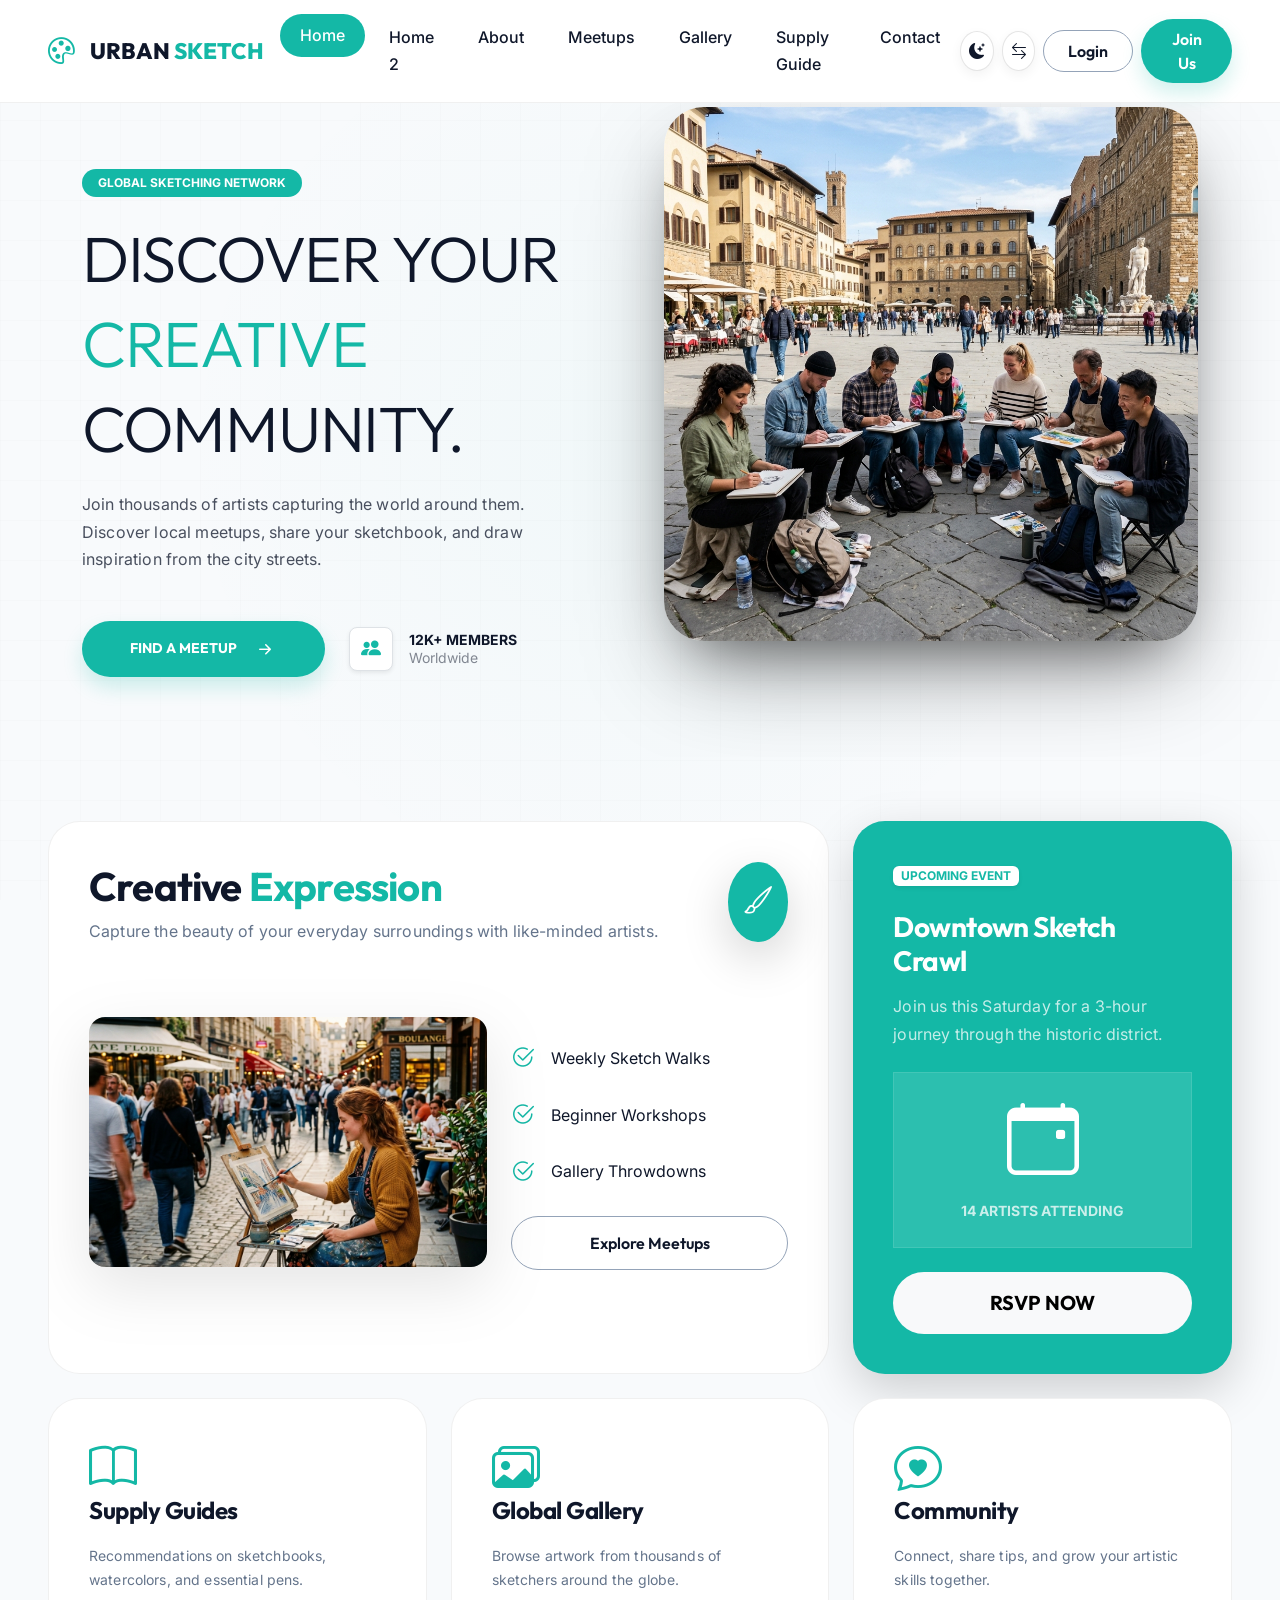
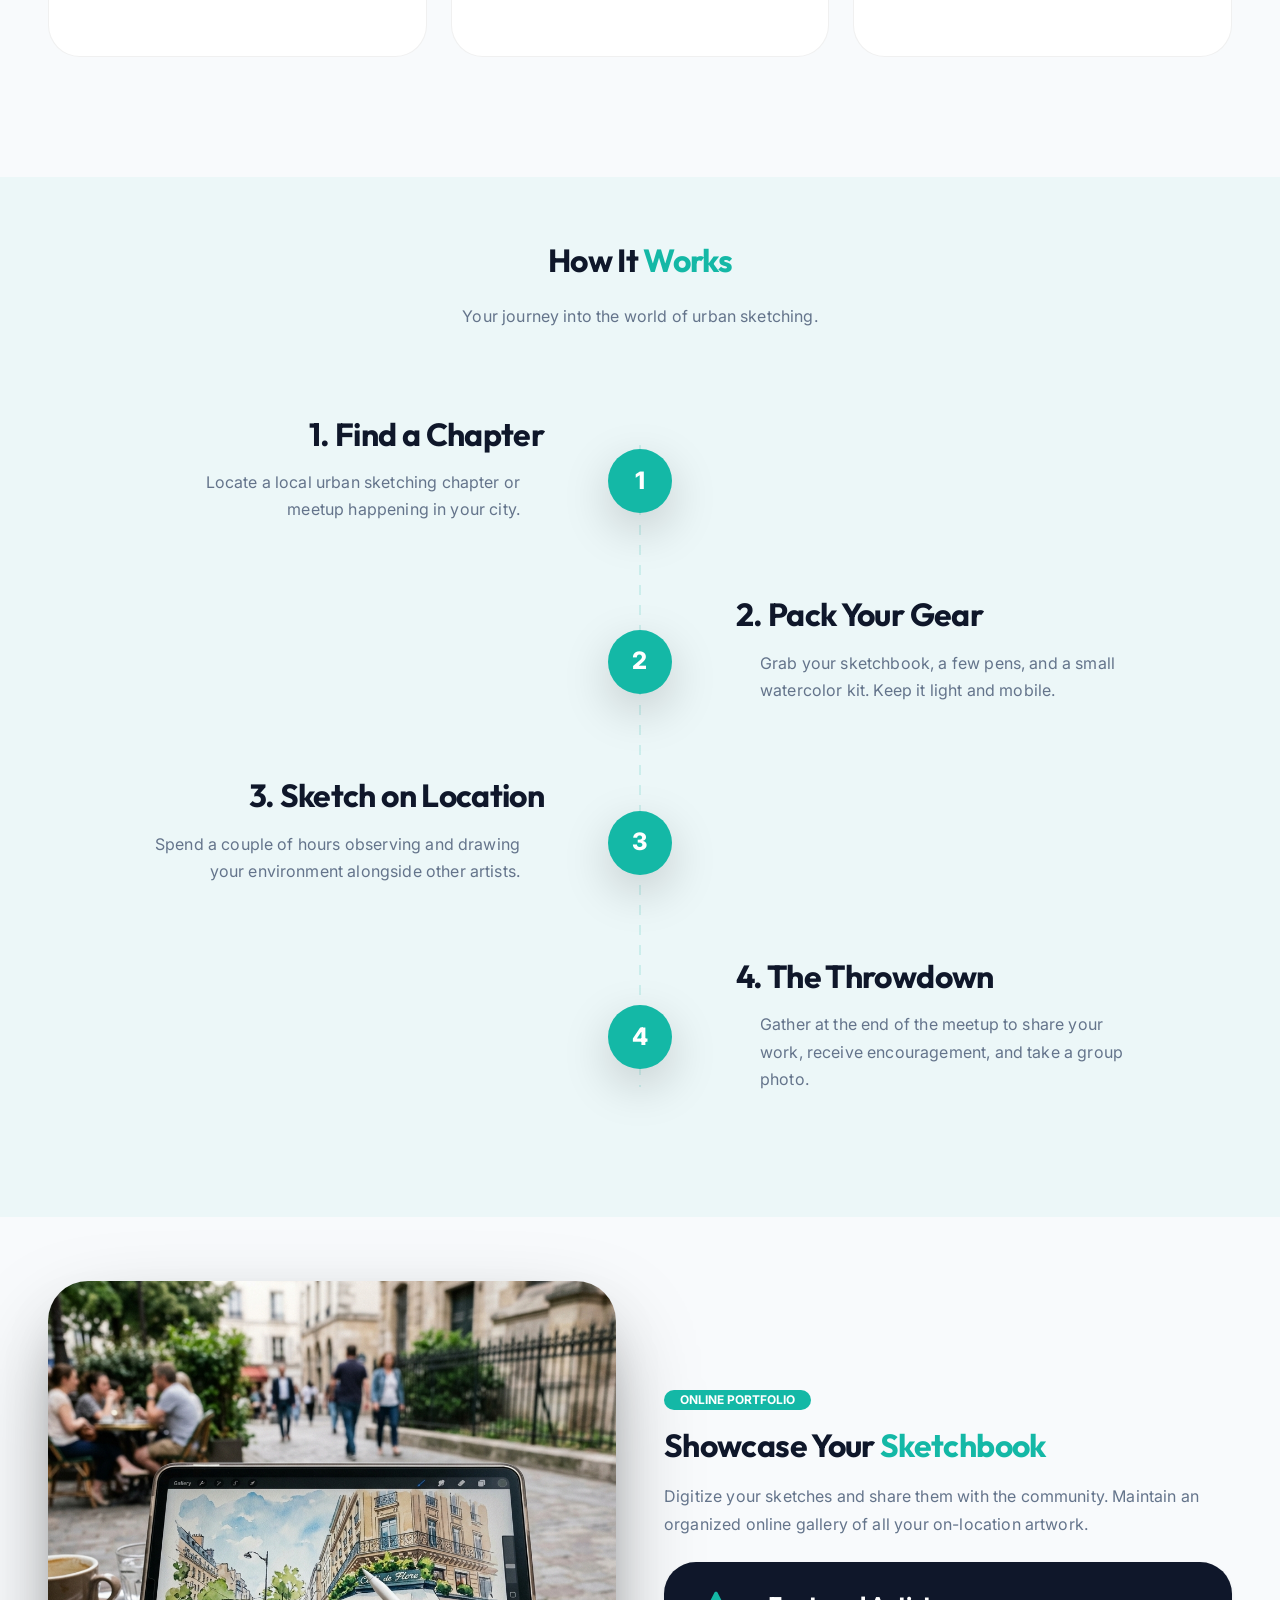
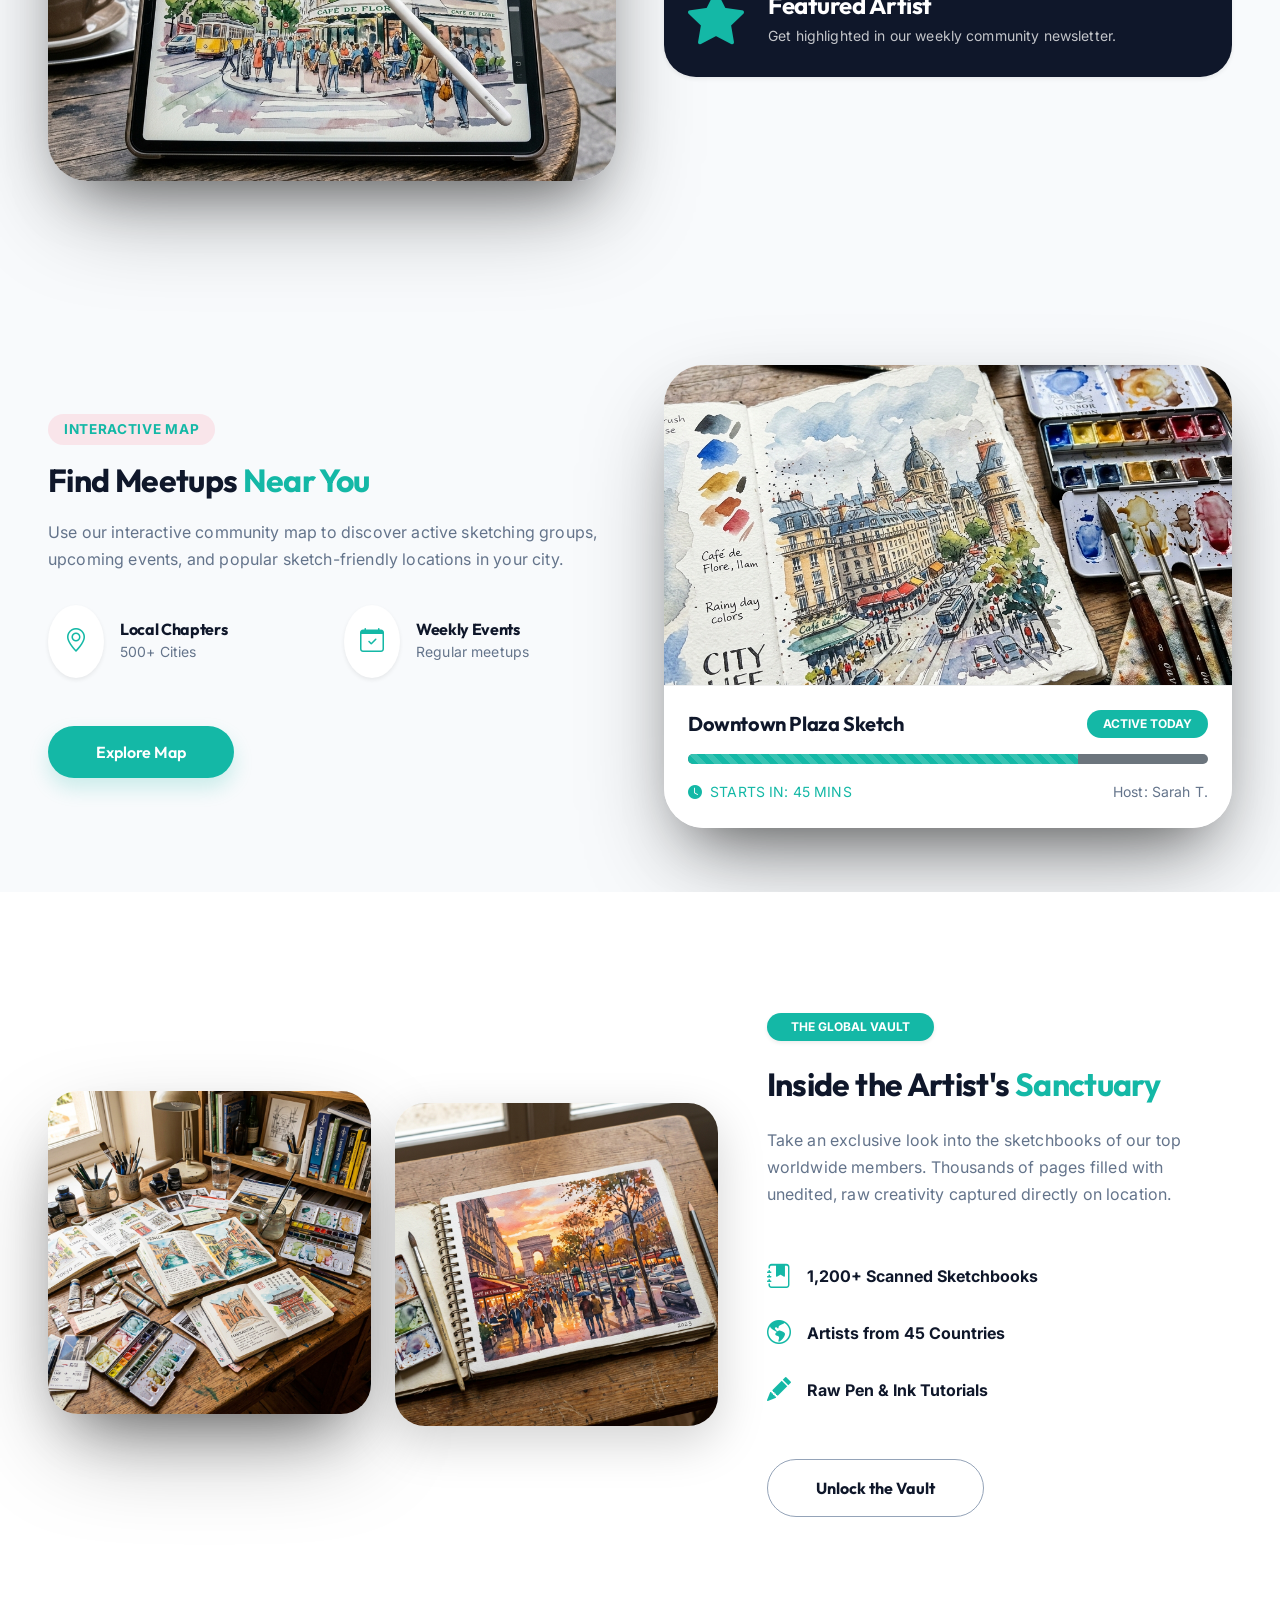
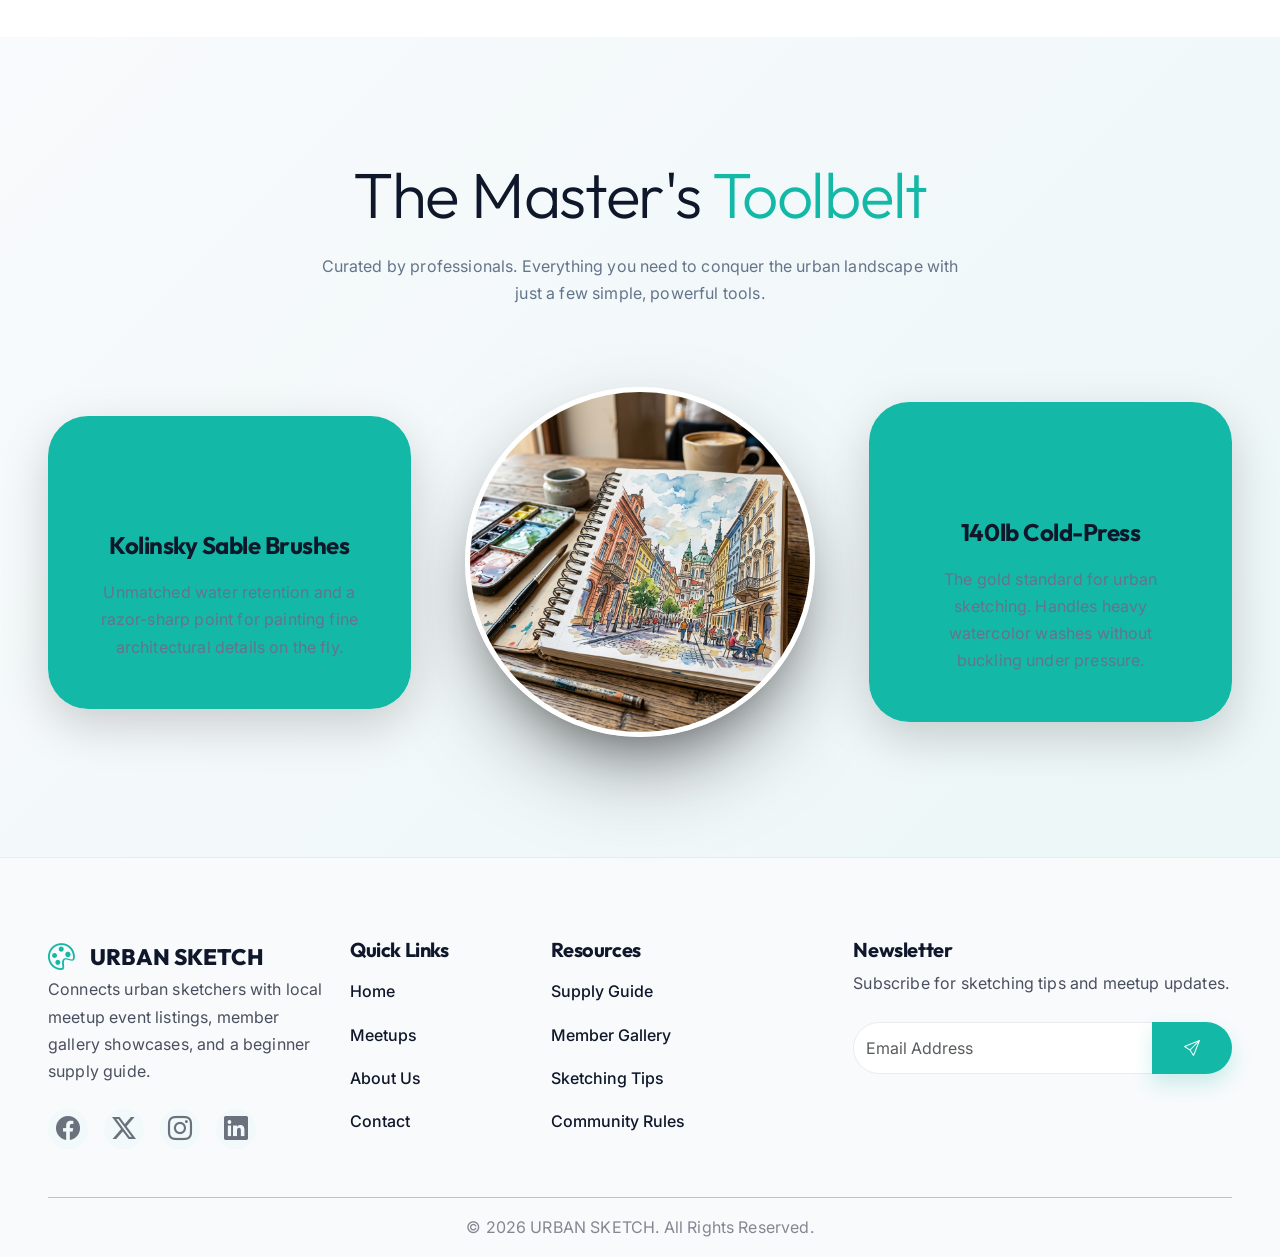
==== index.html @ a020747d "Initial commit with optimized platform layout and styling" ====
<!DOCTYPE html>

<html lang="en">
<head>
<meta charset="utf-8"/>
<meta content="width=device-width, initial-scale=1.0" name="viewport"/>
<title>URBAN SKETCH | Global Plein Air Art Community</title>
<meta content="Connect with urban sketchers around the world. Find local meetups, showcase your gallery, and discover sketching resources." name="description"/>
<!-- Bootstrap 5 & Icons -->
<link href="https://cdn.jsdelivr.net/npm/bootstrap@5.3.3/dist/css/bootstrap.min.css" rel="stylesheet"/>
<link href="https://cdn.jsdelivr.net/npm/bootstrap-icons@1.11.3/font/bootstrap-icons.min.css" rel="stylesheet"/>
<link href="assets/images/favicon.svg" rel="icon" type="image/svg+xml"/>
<!-- Custom CSS -->
<link href="assets/css/style.css?v=3" rel="stylesheet"/>
<link href="assets/css/rtl.css" rel="stylesheet"/>
</head>
<body>
<!-- Floating Cursor Backdrop -->
<div class="cursor-blob d-none d-xxl-block"></div>
<!-- Fixed Top Navbar -->
<nav class="navbar navbar-expand-xl">
<div class="container-fluid px-4 px-md-5">
<a class="navbar-brand d-flex align-items-center gap-3" href="index.html">
<i class="bi bi-palette brand-icon"></i>
<span class="fw-800">URBAN <span class="text-accent">SKETCH</span></span>
</a>
<button class="navbar-toggler border-0 shadow-none" data-bs-target="#offcanvasNav" data-bs-toggle="offcanvas" type="button">
<span class="navbar-toggler-icon"></span>
</button>
<div class="collapse navbar-collapse" id="navbarNav">
<ul class="navbar-nav mx-auto gap-1">
<li class="nav-item"><a class="nav-link active" href="index.html">Home</a></li><li class="nav-item"><a class="nav-link" href="home-2.html">Home 2</a></li>
<li class="nav-item"><a class="nav-link" href="about.html">About</a></li>
<li class="nav-item"><a class="nav-link" href="services.html">Meetups</a></li>
<li class="nav-item"><a class="nav-link" href="gallery.html">Gallery</a></li>
<li class="nav-item"><a class="nav-link" href="pricing.html">Supply Guide</a></li>
<li class="nav-item"><a class="nav-link" href="contact.html">Contact</a></li>
</ul>
<div class="d-flex align-items-center gap-2">
<div class="theme-toggle floating-icon-btn"><i class="bi bi-moon-stars-fill"></i></div>
<div class="rtl-toggle floating-icon-btn" onclick="document.documentElement.dir=document.documentElement.dir==='rtl'?'ltr':'rtl'"><i class="bi bi-arrow-left-right"></i></div>
<a class="btn btn-outline-dark px-4 py-2 d-none d-sm-inline-block" href="login.html">Login</a>
<a class="btn btn-accent px-4 py-2" href="booking.html">Join Us</a>
</div>
</div>
</div>
</nav>
<!-- Mobile Offcanvas -->
<div class="offcanvas offcanvas-end rounded-start-4 shadow-lg border-0 bg-card" id="offcanvasNav" tabindex="-1">
<div class="offcanvas-header p-4 position-relative d-flex justify-content-center border-bottom border-secondary border-opacity-10">
<h5 class="offcanvas-title navbar-brand m-0">
<i class="bi bi-palette brand-icon"></i>
<span class="fw-800">URBAN <span class="text-accent">SKETCH</span></span>
</h5>
<button class="btn-close position-absolute end-0 me-4" data-bs-dismiss="offcanvas" type="button"></button>
</div>
<div class="offcanvas-body p-4">
<ul class="navbar-nav gap-2">
<li class="nav-item"><a class="nav-link active" href="index.html">Home</a></li><li class="nav-item"><a class="nav-link" href="home-2.html">Home 2</a></li>
<li class="nav-item"><a class="nav-link" href="about.html">About</a></li>
<li class="nav-item"><a class="nav-link" href="services.html">Meetups</a></li>
<li class="nav-item"><a class="nav-link" href="gallery.html">Gallery</a></li>
<li class="nav-item"><a class="nav-link" href="pricing.html">Supply Guide</a></li>
<li class="nav-item"><a class="nav-link" href="contact.html">Contact</a></li>
</ul>
<div class="mt-auto pt-4 border-top">
<div class="d-flex align-items-center justify-content-center gap-3 mb-3">
<div class="theme-toggle floating-icon-btn"><i class="bi bi-moon-stars-fill"></i></div>
<div class="rtl-toggle floating-icon-btn" onclick="document.documentElement.dir=document.documentElement.dir==='rtl'?'ltr':'rtl'"><i class="bi bi-arrow-left-right"></i></div>
</div>
<div class="d-flex flex-column gap-3">
<a class="btn btn-outline-dark w-100 py-3 rounded-4" href="login.html">Login</a>
<a class="btn btn-accent w-100 py-3 rounded-4 fw-bold" href="booking.html">Join Us</a>
</div>
</div>
</div>
</div>
<!-- Simple Hero Section -->
<section class="position-relative overflow-hidden d-flex align-items-center pt-120 pb-80">
<div class="container position-relative z-10">
<div class="row align-items-center g-5">
<div class="col-lg-6">
<div class="pe-lg-5 mt-5 text-center text-lg-start">
<div class="badge bg-accent text-white mb-4 px-3 py-2 rounded-pill fw-bold d-inline-block">
                            GLOBAL SKETCHING NETWORK
                        </div>
<h1 class="display-3 fw-800 mb-2 ls-tight">DISCOVER YOUR</h1>
<h1 class="display-3 fw-800 mb-2 ls-tight text-accent">CREATIVE</h1>
<h1 class="display-3 fw-800 mb-4 ls-tight">COMMUNITY.</h1>
<p class="body-large opacity-75 mb-48 pe-lg-4">Join thousands of artists capturing the world around them. Discover local meetups, share your sketchbook, and draw inspiration from the city streets.</p>
<div class="d-flex flex-wrap gap-4 align-items-center justify-content-center justify-content-lg-start">
<a class="btn btn-accent px-4 px-md-5 py-3 shadow-xl d-inline-flex align-items-center justify-content-center gap-3" href="services.html">
<span class="small fw-bold text-uppercase">FIND A MEETUP</span>
<i class="bi bi-arrow-right-short fs-4 lh-1"></i>
</a>
<div class="d-flex align-items-center gap-3 text-start">
<div class="bg-card shadow-sm border border-accent border-opacity-10 p-2 rounded-3 text-accent d-flex align-items-center justify-content-center" style="width: 44px; height: 44px;">
<i class="bi bi-people-fill fs-5"></i>
</div>
<div class="lh-1">
<div class="fw-bold small mb-1">12K+ MEMBERS</div>
<div class="small opacity-50">Worldwide</div>
</div>
</div>
</div>
</div>
</div>
<div class="col-lg-6 col-12 mt-5 mt-lg-0">
<img alt="Urban Sketching Community" class="img-fluid rounded-40 shadow-2xl" src="assets/images/index_hero.png"/>
</div>
</div>
</div>
</section>
<!-- Bento Services Section -->
<section class="pt-64 pb-120">
<div class="container-fluid px-4 px-md-5">
<div class="row g-4">
<!-- Large Bento Item -->
<div class="col-lg-8">
<div class="bento-card reveal-up">
<div class="d-flex justify-content-between align-items-start mb-4">
<div>
<h2 class="h1 fw-bold mb-2">Creative <span class="text-accent">Expression</span></h2>
<p class="text-muted">Capture the beauty of your everyday surroundings with like-minded artists.</p>
</div>
<div class="bg-accent p-3 rounded-circle text-white shadow-lg">
<i class="bi bi-brush fs-3"></i>
</div>
</div>
<div class="row g-4 align-items-center mt-2">
<div class="col-md-7">
<img alt="Sketching in the city" class="img-fluid rounded-4 shadow-xl" src="assets/images/urban_sketch_hero.png"/>
</div>
<div class="col-md-5">
<ul class="list-unstyled mb-4">
<li class="mb-3 d-flex align-items-center gap-3"><i class="bi bi-check2-circle text-accent fs-4"></i> <span>Weekly Sketch Walks</span></li>
<li class="mb-3 d-flex align-items-center gap-3"><i class="bi bi-check2-circle text-accent fs-4"></i> <span>Beginner Workshops</span></li>
<li class="mb-3 d-flex align-items-center gap-3"><i class="bi bi-check2-circle text-accent fs-4"></i> <span>Gallery Throwdowns</span></li>
</ul>
<a class="btn btn-outline-dark border-secondary border-opacity-25 rounded-pill w-100" href="services.html">Explore Meetups</a>
</div>
</div>
</div>
</div>
<!-- Small Bento Item -->
<div class="col-lg-4">
<div class="bento-card bg-accent text-white reveal-up border-0 shadow-lg d-flex flex-column h-100">
<div class="mb-auto">
<div class="badge bg-white text-accent mb-4 fw-bold shadow-sm">UPCOMING EVENT</div>
<h3 class="fw-bold mb-3">Downtown Sketch Crawl</h3>
<p class="opacity-75 mb-4">Join us this Saturday for a 3-hour journey through the historic district.</p>
<div class="p-4 bg-white bg-opacity-10 border border-white border-opacity-10 rounded-32 mb-4 text-center">
<i class="bi bi-calendar-event display-2 text-white"></i>
<div class="mt-3 small opacity-75 fw-bold">14 ARTISTS ATTENDING</div>
</div>
</div>
<a class="btn btn-light rounded-pill w-100 mt-auto fw-bold py-3 fs-5" href="booking.html">RSVP NOW</a>
</div>
</div>
<!-- Row with 3 Small Bentos -->
<div class="col-lg-4">
<div class="bento-card reveal-up">
<i class="bi bi-book text-accent display-5 mb-3"></i>
<h4 class="fw-bold">Supply Guides</h4>
<p class="text-muted small">Recommendations on sketchbooks, watercolors, and essential pens.</p>
</div>
</div>
<div class="col-lg-4">
<div class="bento-card reveal-up">
<i class="bi bi-images text-accent display-5 mb-3"></i>
<h4 class="fw-bold">Global Gallery</h4>
<p class="text-muted small">Browse artwork from thousands of sketchers around the globe.</p>
</div>
</div>
<div class="col-lg-4">
<div class="bento-card reveal-up">
<i class="bi bi-chat-heart text-accent display-5 mb-3"></i>
<h4 class="fw-bold">Community</h4>
<p class="text-muted small">Connect, share tips, and grow your artistic skills together.</p>
</div>
</div>
</div>
</div>
</section>
<!-- How It Works (Timeline) -->
<section class="pt-64 pb-80" style="background: rgba(var(--accent-rgb), 0.05);">
<div class="container-fluid px-4 px-md-5">
<div class="text-center mb-64 reveal-on-scroll">
<h2 class="heading-large mb-4">How It <span class="text-accent">Works</span></h2>
<p class="body-large text-muted">Your journey into the world of urban sketching.</p>
</div>
<div class="row justify-content-center">
<div class="col-lg-10">
<div class="timeline position-relative">
<div class="row mb-48 reveal-on-scroll align-items-center">
<div class="col-lg-2 text-center order-lg-2">
<div class="mission-step shadow-lg scale-up">1</div>
</div>
<div class="col-lg-5 text-center text-lg-end mb-4 mb-lg-0 order-lg-1">
<h4 class="h2 fw-bold mb-3">1. Find a Chapter</h4>
<p class="body-large text-muted pe-lg-4">Locate a local urban sketching chapter or meetup happening in your city.</p>
</div>
<div class="col-lg-5 order-lg-3"></div>
</div>
<div class="row mb-48 reveal-on-scroll align-items-center">
<div class="col-lg-2 text-center order-lg-2">
<div class="mission-step shadow-lg scale-up delay-1">2</div>
</div>
<div class="col-lg-5 text-center text-lg-start mb-4 mb-lg-0 order-lg-3">
<h4 class="h2 fw-bold mb-3">2. Pack Your Gear</h4>
<p class="body-large text-muted ps-lg-4">Grab your sketchbook, a few pens, and a small watercolor kit. Keep it light and mobile.</p>
</div>
<div class="col-lg-5 order-lg-1"></div>
</div>
<div class="row mb-48 reveal-on-scroll align-items-center">
<div class="col-lg-2 text-center order-lg-2">
<div class="mission-step shadow-lg scale-up delay-2">3</div>
</div>
<div class="col-lg-5 text-center text-lg-end mb-4 mb-lg-0 order-lg-1">
<h4 class="h2 fw-bold mb-3">3. Sketch on Location</h4>
<p class="body-large text-muted pe-lg-4">Spend a couple of hours observing and drawing your environment alongside other artists.</p>
</div>
<div class="col-lg-5 order-lg-3"></div>
</div>
<div class="row reveal-on-scroll pb-0 align-items-center">
<div class="col-lg-2 text-center order-lg-2">
<div class="mission-step shadow-lg scale-up delay-3">4</div>
</div>
<div class="col-lg-5 text-center text-lg-start mb-4 mb-lg-0 order-lg-3">
<h4 class="h2 fw-bold mb-3">4. The Throwdown</h4>
<p class="body-large text-muted ps-lg-4">Gather at the end of the meetup to share your work, receive encouragement, and take a group photo.</p>
</div>
<div class="col-lg-5 order-lg-1"></div>
</div>
</div>
</div>
</div>
</div>
</section>
<!-- Section 5: Digital Mission Audit (New) -->
<section class="pt-64 pb-120">
<div class="container-fluid px-4 px-md-5">
<div class="row align-items-center g-5">
<div class="col-lg-6 reveal-left">
<div class="image-reveal-wrapper shadow-2xl border-accent border-opacity-10 border-8">
<img alt="Digital Sketchbook" class="img-fluid" src="assets/images/index_digital.png"/>
</div>
</div>
<div class="col-lg-6 reveal-right text-center text-lg-start">
<div class="badge bg-accent text-white mb-3 px-3 py-1 rounded-pill fw-bold">ONLINE PORTFOLIO
                    </div>
<h2 class="display-medium fw-800 mb-24">Showcase Your <span class="text-accent">Sketchbook</span>
</h2>
<p class="body-large text-muted mb-40">Digitize your sketches and share them with the community. Maintain an organized online gallery of all your on-location artwork.</p>
<div class="bento-card p-4 h-auto shadow-sm border-0 bg-primary text-white">
<div class="d-flex align-items-center gap-4">
<i class="bi bi-star-fill display-4 text-accent"></i>
<div>
<h4 class="fw-bold mb-1">Featured Artist</h4>
<p class="opacity-75 small mb-0">Get highlighted in our weekly community newsletter.</p>
</div>
</div>
</div>
</div>
</div>
</div>
</section>
<section class="pt-64 pb-64 bg-color overflow-hidden">
<div class="container-fluid px-4 px-md-5">
<div class="row align-items-center g-5">
<div class="col-lg-6 reveal-on-scroll text-center text-lg-start">
<div class="d-inline-block px-3 py-1 rounded-pill fw-bold text-accent mb-3" style="background: rgba(254, 44, 85, 0.1); font-size: 0.85rem; letter-spacing: 0.05em;">INTERACTIVE MAP</div>
<h2 class="display-medium fw-800 mb-24">Find Meetups <span class="text-accent">Near You</span></h2>
<p class="body-large text-muted mb-32">Use our interactive community map to discover active sketching groups, upcoming events, and popular sketch-friendly locations in your city.</p>
<div class="row g-4 mb-48">
<div class="col-sm-6">
<div class="d-flex align-items-center gap-3">
<div class="bg-card shadow-sm p-3 rounded-circle text-accent">
<i class="bi bi-geo-alt fs-4"></i>
</div>
<div>
<h6 class="fw-bold mb-0">Local Chapters</h6>
<p class="small text-muted mb-0">500+ Cities</p>
</div>
</div>
</div>
<div class="col-sm-6">
<div class="d-flex align-items-center gap-3">
<div class="bg-card shadow-sm p-3 rounded-circle text-accent">
<i class="bi bi-calendar-check fs-4"></i>
</div>
<div>
<h6 class="fw-bold mb-0">Weekly Events</h6>
<p class="small text-muted mb-0">Regular meetups</p>
</div>
</div>
</div>
</div>
<a class="btn btn-accent px-5" href="services.html">Explore Map</a>
</div>
<div class="col-lg-6 reveal-on-scroll">
<div class="card p-0 overflow-hidden shadow-2xl border-0" style="border-radius: 40px;">
<img alt="Community Map" class="img-fluid" src="assets/images/index_map.png" style="max-height: 320px; width: 100%; object-fit: cover;"/>
<div class="p-4 bg-card border-top border-secondary border-opacity-10">
<div class="d-flex justify-content-between align-items-center mb-3">
<h5 class="fw-bold m-0 text-main fs-5">Downtown Plaza Sketch</h5>
<span class="badge bg-accent px-3 py-2 rounded-pill shadow-accent-25">ACTIVE TODAY</span>
</div>
<div class="progress bg-secondary bg-opacity-20 mb-3" style="height: 10px; border-radius: 10px;">
<div class="progress-bar bg-accent progress-bar-striped progress-bar-animated" role="progressbar" style="width: 75%;"></div>
</div>
<div class="d-flex justify-content-between align-items-center">
<p class="small text-accent fw-800 mb-0"><i class="bi bi-clock-fill me-2"></i>STARTS IN: 45 MINS</p>
<p class="small text-muted mb-0">Host: Sarah T.</p>
</div>
</div>
</div>
</div>
</div>
</div>
</section>
<!-- UNIQUE SECTION 1: The Global Vault -->
<section class="py-120 position-relative bg-card overflow-hidden">
<div class="container-fluid px-4 px-md-5 position-relative z-2">
<div class="row align-items-center g-5">
<div class="col-lg-5 order-lg-2 reveal-right text-center text-lg-start">
<div class="badge bg-accent text-white px-4 py-2 rounded-pill mb-4 fw-bold shadow-sm d-inline-block">THE GLOBAL VAULT</div>
<h2 class="display-medium fw-900 mb-4">Inside the Artist's <span class="text-accent">Sanctuary</span></h2>
<p class="body-large text-muted mb-5">Take an exclusive look into the sketchbooks of our top worldwide members. Thousands of pages filled with unedited, raw creativity captured directly on location.</p>
<ul class="list-unstyled d-inline-flex flex-column text-start mx-auto mx-lg-0 gap-3 mb-5">
<li class="d-flex align-items-center gap-3"><i class="bi bi-journal-bookmark-fill text-accent fs-4"></i><span class="fw-bold">1,200+ Scanned Sketchbooks</span></li>
<li class="d-flex align-items-center gap-3"><i class="bi bi-globe-americas text-accent fs-4"></i><span class="fw-bold">Artists from 45 Countries</span></li>
<li class="d-flex align-items-center gap-3"><i class="bi bi-pencil-fill text-accent fs-4"></i><span class="fw-bold">Raw Pen & Ink Tutorials</span></li>
</ul>
<div>
<a class="btn btn-outline-dark px-5 py-3 rounded-pill fw-bold" href="gallery.html">Unlock the Vault</a>
</div>
</div>
<div class="col-lg-7 order-lg-1">
<div class="row g-4 align-items-center">
<div class="col-sm-6 text-center text-sm-end anim-tilt-in">
<img alt="Artist Desk" class="img-fluid vault-card shadow-2xl mb-4" src="assets/images/home1_vault.png"/>
</div>
<div class="col-sm-6 anim-tilt-in" style="animation-delay: 0.3s;">
<img alt="Watercolors" class="img-fluid vault-card shadow-lg" src="assets/images/gallery_art7.png"/>
</div>
</div>
</div>
</div>
</div>
</section>

<!-- UNIQUE SECTION 2: Master's Toolbelt -->
<section class="py-120 position-relative" style="background: linear-gradient(135deg, var(--bg-color) 0%, rgba(20, 184, 166, 0.05) 100%);">
<div class="container text-center mb-80">
<h2 class="display-3 fw-900 reveal-up">The Master's <span class="text-accent underline-dashed">Toolbelt</span></h2>
<p class="body-large text-muted mx-auto reveal-up delay-1" style="max-width: 650px;">Curated by professionals. Everything you need to conquer the urban landscape with just a few simple, powerful tools.</p>
</div>
<div class="container-fluid px-4 px-md-5">
<div class="row g-5 align-items-center">
<div class="col-xl-4 reveal-up delay-2">
<div class="glass-card p-5 rounded-40 border-0 shadow-lg text-center position-relative overflow-hidden h-100">
<div class="position-absolute top-0 start-0 w-100 h-100 bg-accent opacity-10"></div>
<i class="bi bi-brush text-accent display-4 mb-4 position-relative z-1"></i>
<h4 class="fw-bold position-relative z-1">Kolinsky Sable Brushes</h4>
<p class="text-muted position-relative z-1 mb-0">Unmatched water retention and a razor-sharp point for painting fine architectural details on the fly.</p>
</div>
</div>
<div class="col-xl-4 text-center anim-float-rotate">
<img alt="Urban Sketcher Hands" class="img-fluid shadow-2xl rounded-circle border border-5 border-white" src="assets/images/gallery_art5.png" style="max-width: 350px; aspect-ratio: 1/1; object-fit: cover;"/>
</div>
<div class="col-xl-4 reveal-up delay-2">
<div class="glass-card p-5 rounded-40 border-0 shadow-lg text-center position-relative overflow-hidden h-100">
<div class="position-absolute top-0 start-0 w-100 h-100 bg-accent opacity-10"></div>
<i class="bi bi-book-half text-accent display-4 mb-4 position-relative z-1"></i>
<h4 class="fw-bold position-relative z-1">140lb Cold-Press</h4>
<p class="text-muted position-relative z-1 mb-0">The gold standard for urban sketching. Handles heavy watercolor washes without buckling under pressure.</p>
</div>
</div>
</div>
</div>
</section>
<!-- Footer -->
<footer class="mt-64 pt-80">
<div class="container-fluid px-4 px-md-5">
<div class="row g-4 mb-48">
<div class="col-lg-3 col-12">
<a class="navbar-brand text-white footer-logo mb-16 d-flex align-items-center gap-3 justify-content-center justify-content-md-start" href="index.html">
<i class="bi bi-palette brand-icon"></i>
<span class="fw-800">URBAN <span class="text-accent">SKETCH</span></span>
</a>
<p class="opacity-75">Connects urban sketchers with local meetup event listings, member gallery showcases, and a beginner supply guide.</p>
<div class="d-flex gap-3 mt-4 justify-content-center justify-content-md-start">
<a class="text-white fs-4" href="#"><i class="bi bi-facebook"></i></a>
<a class="text-white fs-4" href="#"><i class="bi bi-twitter-x"></i></a>
<a class="text-white fs-4" href="#"><i class="bi bi-instagram"></i></a>
<a class="text-white fs-4" href="#"><i class="bi bi-linkedin"></i></a>
</div>
</div>
<div class="col-lg-2 col-12">
<h5 class="footer-heading">Quick Links</h5>
<ul class="nav flex-column">
<li class="nav-item"><a class="nav-link" href="index.html">Home</a></li>
<li class="nav-item"><a class="nav-link" href="services.html">Meetups</a></li>
<li class="nav-item"><a class="nav-link" href="about.html">About Us</a></li>
<li class="nav-item"><a class="nav-link" href="contact.html">Contact</a></li>
</ul>
</div>
<div class="col-lg-3 col-12">
<h5 class="footer-heading">Resources</h5>
<ul class="nav flex-column">
<li class="nav-item"><a class="nav-link" href="pricing.html">Supply Guide</a></li>
<li class="nav-item"><a class="nav-link" href="gallery.html">Member Gallery</a></li>
<li class="nav-item"><a class="nav-link" href="#">Sketching Tips</a></li>
<li class="nav-item"><a class="nav-link" href="#">Community Rules</a></li>
</ul>
</div>
<div class="col-lg-4 col-12">
<h5 class="footer-heading">Newsletter</h5>
<p class="opacity-75">Subscribe for sketching tips and meetup updates.</p>
<form class="mt-4">
<div class="input-group">
<input class="form-control rounded-pill rounded-end-0 bg-transparent border-secondary border-opacity-25 text-white" placeholder="Email Address" type="email"/>
<button class="btn btn-accent rounded-pill rounded-start-0" type="button"><i class="bi bi-send"></i></button>
</div>
</form>
</div>
</div>
<hr class="opacity-25"/>
<div class="text-center pb-3">
<p class="opacity-50 mb-0">© 2026 URBAN SKETCH. All Rights Reserved.</p>
</div>
</div>
</footer>
<!-- Core Dependencies -->
<script src="https://cdn.jsdelivr.net/npm/bootstrap@5.3.3/dist/js/bootstrap.bundle.min.js"></script>
<!-- Main JS (Theme Persistence, etc.) -->
<script src="assets/js/main.js"></script>
</body>
</html>
---- assets/css/style.css ----
@import url('https://fonts.googleapis.com/css2?family=Outfit:wght@300;400;500;600;700;800&family=Inter:wght@300;400;500;600;700&display=swap');

:root {
    /* Brand Colors - Artistic Palette */
    --primary: #0F172A;      /* Deep Canvas */
    --secondary: #94A3B8;    /* Slate Grey */
    --accent: #14B8A6;       /* Creative Teal */
    --accent-rgb: 20, 184, 166; 
    
    /* Spacing */
    --spacing-base: 8px;
    
    /* Effects */
    --glass-bg: rgba(255, 255, 255, 0.03);
    --glass-border: rgba(255, 255, 255, 0.1);
    --shadow-premium: 0 20px 40px rgba(0, 0, 0, 0.4);
    
    /* Light Theme Tokens */
    --bg-color: #F8FAFC;
    --card-bg: #FFFFFF;
    --text-main: #0F172A;
    --text-muted: #64748B;
    --border-color: rgba(0,0,0,0.06);
    --nav-bg: rgba(255, 255, 255, 0.95);
    
    /* Branding Helpers */
    --accent-glow: rgba(20, 184, 166, 0.4);
}

[data-theme="dark"] {
    --bg-color: #0A0A0B;
    --card-bg: #141416;
    --text-main: #FFFFFF;
    --text-muted: #E2E8F0;
    --border-color: rgba(255,255,255,0.08);
    --nav-bg: rgba(10, 10, 11, 0.8);
}

/* --- THEME UTILITY CLASSES (DRY) --- */
.bg-color { background-color: var(--bg-color) !important; transition: background-color 0.5s ease; }
.bg-card { background-color: var(--card-bg) !important; transition: background-color 0.5s ease; }
.text-main { color: var(--text-main) !important; transition: color 0.5s ease; }
.text-muted { color: var(--text-muted) !important; transition: color 0.5s ease; }
.border-secondary { border-color: var(--border-color) !important; transition: border-color 0.5s ease; }

/* Spacing Utilities (If not in Bootstrap) */
.mb-80 { margin-bottom: 80px !important; }
.mb-100 { margin-bottom: 100px !important; }
.mb-120 { margin-bottom: 120px !important; }
.mb-64 { margin-bottom: 64px !important; }
.mb-48 { margin-bottom: 48px !important; }
.mb-32 { margin-bottom: 32px !important; }
.mt-120 { margin-top: 120px !important; }
.py-120 { padding-top: 120px !important; padding-bottom: 120px !important; }
.p-48 { padding: 48px !important; }
.p-40 { padding: 40px !important; }
.p-32 { padding: 32px !important; }

.faq-card-interactive {
    transition: all 0.4s cubic-bezier(0.165, 0.84, 0.44, 1);
    cursor: default;
    background: var(--card-bg);
}

.faq-card-interactive:hover {
    transform: translateY(-10px);
    border-color: var(--accent) !important;
    box-shadow: var(--shadow-premium);
}

.glass-card {
    background: var(--card-bg);
    backdrop-filter: blur(20px);
    border: 1px solid var(--border-color);
    box-shadow: var(--shadow-premium);
    transition: all 0.5s cubic-bezier(0.4, 0, 0.2, 1);
}

[data-theme="light"] .glass-card {
    background: rgba(255, 255, 255, 0.85);
    border: 1px solid rgba(0, 0, 0, 0.05);
}

[data-theme="dark"] .glass-card {
    background: rgba(20, 20, 22, 0.7);
    border: 1px solid rgba(255, 255, 255, 0.08);
}

.brand-icon {
    font-size: 1.65rem !important; /* Matched to fw-800 brand text */
    vertical-align: middle;
    line-height: 1;
    color: var(--accent);
}

.navbar-brand {
    font-size: 1.4rem;
    display: flex;
    align-items: center;
    gap: 12px;
}

[data-theme="dark"] .navbar-toggler-icon {
    filter: invert(1) brightness(2);
}

[data-theme="dark"] .bi-list {
    color: #FFFFFF !important;
}

[data-theme="dark"] .navbar-toggler {
    border-color: rgba(255, 255, 255, 0.1) !important;
}

/* Global Reset & Body */
body {
    font-family: 'Inter', sans-serif;
    background-color: var(--bg-color);
    background-image: 
        radial-gradient(circle at 50% 50%, rgba(var(--accent-rgb), 0.03) 0%, transparent 60%),
        linear-gradient(rgba(0,0,0,0.01) 1px, transparent 1px),
        linear-gradient(90deg, rgba(0,0,0,0.01) 1px, transparent 1px);
    background-size: 100% 100%, 40px 40px, 40px 40px;
    background-attachment: fixed;
    color: var(--text-main);
    overflow-x: hidden;
    transition: background-color 0.5s ease;
    display: flex;
    flex-direction: column;
    min-height: 100vh;
}

[data-theme="dark"] body {
    background-image: 
        radial-gradient(circle at 50% 50%, rgba(var(--accent-rgb), 0.05) 0%, transparent 60%),
        linear-gradient(rgba(255,255,255,0.02) 1px, transparent 1px),
        linear-gradient(90deg, rgba(255,255,255,0.02) 1px, transparent 1px);
}

/* --- Blog Unique Sections --- */

/* Section 1: Intel Map */
.intel-map-v2 {
    background: url('../images/intel-map.png') center/cover no-repeat;
    height: 600px;
    border-radius: 40px;
    position: relative;
    overflow: hidden;
    margin-top: 80px;
    display: flex;
    align-items: center;
    padding: 60px;
}
.glass-data-panel {
    background: rgba(var(--bg-rgb), 0.7);
    backdrop-filter: blur(20px);
    border: 1px solid rgba(var(--accent-rgb), 0.2);
    border-radius: 40px;
    padding: 60px;
    max-width: 600px;
    box-shadow: 0 40px 100px rgba(0,0,0,0.5);
    z-index: 2;
}
.map-node-v2 {
    position: absolute;
    width: 16px;
    height: 16px;
    background: var(--accent);
    border-radius: 50%;
    box-shadow: 0 0 20px var(--accent);
}
.map-node-v2::after {
    content: '';
    position: absolute;
    top: -10px; left: -10px; right: -10px; bottom: -10px;
    border: 2px solid var(--accent);
    border-radius: 50%;
    animation: pulse-node 2s infinite;
}
@keyframes pulse-node {
    0% { transform: scale(0.5); opacity: 1; }
    100% { transform: scale(2.5); opacity: 0; }
}
[data-theme="light"] .glass-data-panel {
    background: rgba(255,255,255,0.7);
    box-shadow: 0 20px 60px rgba(0,0,0,0.1);
}

/* Section 2: Technical Categories */
.category-bento-v2 {
    display: grid;
    grid-template-columns: repeat(4, 1fr);
    gap: 24px;
    margin-top: 80px;
}
.category-card-v2 {
    background: var(--card-bg);
    border: 1px solid var(--border-color);
    border-radius: 32px;
    padding: 40px;
    text-align: center;
    transition: all 0.3s cubic-bezier(0.4, 0, 0.2, 1);
}
.category-card-v2:hover {
    border-color: var(--accent);
    transform: translateY(-8px);
    box-shadow: var(--shadow-premium);
}

/* Section 3: Newsletter Tactical */
.newsletter-v2 {
    background: var(--accent-glow);
    border-radius: 50px;
    padding: 80px;
    border: 1px dashed var(--accent);
    text-align: center;
    margin-top: 120px;
}
.newsletter-v2 input {
    background: var(--bg-main) !important;
    border: 1px solid var(--border-color) !important;
    padding: 18px 32px !important;
    border-radius: 100px !important;
    font-size: 1.1rem;
    max-width: 400px;
}

@media (max-width: 991px) {
    .category-bento-v2 { grid-template-columns: repeat(2, 1fr); }
    .newsletter-v2 { padding: 40px 24px; }
}
@media (max-width: 576px) {
    .category-bento-v2 { grid-template-columns: 1fr; }
}

/* Tactical Equipment Hover */
.equipment-card {
    transition: all 0.3s cubic-bezier(0.4, 0, 0.2, 1);
    border: 1px solid rgba(0,0,0,0.06) !important;
}
.equipment-card:hover {
    border-color: var(--accent) !important;
    transform: translateY(-5px);
    box-shadow: 0 10px 20px rgba(var(--accent-rgb), 0.1);
}
.equipment-card:hover i {
    transform: scale(1.1);
    color: var(--accent) !important;
}
.equipment-card i {
    transition: all 0.3s ease;
}
.text-main { color: var(--text-main) !important; }
.text-muted { color: var(--text-muted) !important; opacity: 1 !important; }
.text-dark { color: var(--text-main) !important; }

/* Dark Theme Opacity Boost */
[data-theme="dark"] p[class*="opacity-"],
[data-theme="dark"] span[class*="opacity-"],
[data-theme="dark"] .opacity-75,
[data-theme="dark"] .opacity-50 {
    opacity: 0.8 !important;
}

footer {
    margin-top: auto;
    border-top: 1px solid var(--border-color);
}

h1, h2, h3, h4, h5, h6 {
    font-family: 'Outfit', sans-serif;
    font-weight: 700;
    letter-spacing: -0.02em;
}

/* --- Standard Fixed Top Navbar --- */
.navbar {
    position: fixed;
    top: 0;
    left: 0;
    width: 100%;
    background: var(--nav-bg);
    backdrop-filter: blur(20px);
    -webkit-backdrop-filter: blur(20px);
    border-bottom: 1px solid var(--border-color);
    padding: 16px 0;
    box-shadow: none !important;
    transition: all 0.4s cubic-bezier(0.4, 0, 0.2, 1);
    z-index: 1050;
}

.navbar.scrolled {
    padding: 12px 0;
    background: var(--nav-bg);
    border-bottom: 1px solid var(--accent);
}

.navbar-brand {
    font-family: 'Outfit', sans-serif;
    font-weight: 800;
    font-size: 1.4rem;
    color: var(--text-main) !important;
    white-space: nowrap;
}

.brand-icon {
    font-size: 1.8rem;
    color: var(--accent);
}

.nav-link {
    color: var(--text-main) !important;
    font-weight: 500;
    padding: 8px 20px !important;
    border-radius: 50px;
    transition: all 0.3s ease;
}

.dropdown-menu {
    background-color: var(--card-bg) !important;
    border: 1px solid var(--border-color) !important;
    backdrop-filter: blur(20px);
}

[data-theme="dark"] .dropdown-item {
    color: #FFFFFF !important;
}

[data-theme="dark"] .dropdown-item:hover {
    background: rgba(var(--accent-rgb), 0.1);
    color: var(--accent) !important;
}

.navbar-nav .nav-link:hover, 
.navbar-nav .nav-link.active {
    background: var(--accent);
    color: #FFF !important;
    transform: translateY(-2px);
    border-radius: 100px;
}

footer .nav-link {
    transition: color 0.3s ease;
    padding: 8px 0 !important;
}

footer .nav-link:hover {
    background: transparent !important;
    color: var(--accent) !important;
    transform: none !important;
}

/* --- Premium Buttons --- */
.btn {
    border-radius: 100px;
    padding: 14px 32px;
    font-family: 'Outfit', sans-serif;
    font-weight: 600;
    transition: all 0.4s cubic-bezier(0.175, 0.885, 0.32, 1.275);
    border: none;
}

.btn-accent {
    background: var(--accent) !important;
    background-color: var(--accent) !important;
    color: #FFF !important;
    box-shadow: 0 10px 20px rgba(var(--accent-rgb), 0.2);
}

.btn-primary {
    background: var(--primary) !important;
    background-color: var(--primary) !important;
    color: #FFF !important;
    border: 1px solid var(--secondary) !important;
}

.btn-outline-dark {
    border: 1.5px solid var(--secondary) !important;
    color: var(--text-main) !important;
    background: transparent;
}

.btn-outline-dark:hover {
    background: var(--primary);
    color: #FFF !important;
}

[data-theme="dark"] .btn-outline-dark {
    color: #FFF !important;
}

.btn-accent:hover {
    transform: translateY(-4px) scale(1.02);
    box-shadow: 0 15px 30px rgba(var(--accent-rgb), 0.4);
    background-color: #0F766E !important; /* Slightly deeper performance teal */
    color: #FFF !important;
    border: none;
}

/* --- Bento Bento Cards --- */
.bento-card {
    background: var(--card-bg);
    border: 1px solid var(--border-color);
    border-radius: 32px;
    padding: 40px;
    height: 100%;
    transition: all 0.5s ease;
    position: relative;
    overflow: hidden;
}

.bento-card:hover {
    border-color: var(--accent);
    transform: translateY(-10px);
    box-shadow: var(--shadow-premium);
}

.bento-card::before {
    content: '';
    position: absolute;
    top: 0; left: 0; width: 100%; height: 5px;
    background: var(--accent);
    opacity: 0;
    transition: opacity 0.3s ease;
}

.bento-card:hover::before { opacity: 1; }

/* --- Hero Unique Design --- */
.hero-wrapper {
    min-height: 100vh;
    display: flex;
    align-items: center;
    background: radial-gradient(circle at 70% 30%, rgba(var(--accent-rgb), 0.1), transparent);
    padding-top: 100px;
}

.hero-title {
    font-size: 5rem;
    line-height: 1;
    margin-bottom: 24px;
}

.hero-accent-text {
    -webkit-text-stroke: 1px var(--accent);
    color: transparent;
}

/* --- Interactive Elements --- */
.reveal-up {
    opacity: 0;
    transform: translateY(60px);
    transition: all 1s cubic-bezier(0.23, 1, 0.32, 1);
}

.reveal-up.active, .reveal-left.active, .reveal-right.active, .scale-up.active {
    opacity: 1;
    transform: translate(0, 0) scale(1);
}

.reveal-left {
    opacity: 0;
    transform: translateX(-80px);
    transition: all 1.2s cubic-bezier(0.23, 1, 0.32, 1);
}

.reveal-right {
    opacity: 0;
    transform: translateX(80px);
    transition: all 1.2s cubic-bezier(0.23, 1, 0.32, 1);
}

.scale-up {
    opacity: 0;
    transform: scale(0.9);
    transition: all 1s cubic-bezier(0.23, 1, 0.32, 1);
}

/* Tactical Tech Scan for Lab */
.lab-card-animate {
    position: relative;
    overflow: hidden;
}

.lab-card-animate::after {
    content: '';
    position: absolute;
    top: -100%; left: 0; width: 100%; height: 50%;
    background: linear-gradient(to bottom, transparent, rgba(var(--accent-rgb), 0.15), transparent);
    animation: tech-scan 6s linear infinite;
    pointer-events: none;
    z-index: 2;
}

@keyframes tech-scan {
    0% { top: -100%; }
    100% { top: 200%; }
}

.delay-1 { transition-delay: 0.2s !important; }
.delay-2 { transition-delay: 0.4s !important; }
.delay-3 { transition-delay: 0.6s !important; }

/* Image Constraints & Presentation */
.image-reveal-wrapper {
    position: relative;
    border-radius: 40px;
    overflow: hidden;
    max-height: 500px;
    box-shadow: 0 10px 30px rgba(0,0,0,0.05);
}

.image-reveal-wrapper img {
    width: 100%;
    height: 100%;
    object-fit: cover;
    display: block;
}

.bento-card img {
    width: 100%;
    height: 250px;
    object-fit: cover;
    border-radius: 20px;
    margin-bottom: 24px;
    display: block;
    filter: drop-shadow(0 20px 30px rgba(0,0,0,0.1));
}

/* Timeline & Visual Flow */
.timeline {
    position: relative;
    padding: 20px 0;
}

.timeline::before {
    content: '';
    position: absolute;
    top: 50px;
    bottom: 50px;
    left: 50%;
    width: 2px;
    background: repeating-linear-gradient(to bottom, var(--accent) 0, var(--accent) 10px, transparent 10px, transparent 20px);
    opacity: 0.15;
    transform: translateX(-50%);
}

.mission-step {
    width: 64px;
    height: 64px;
    border-radius: 50%;
    background: var(--accent);
    color: #FFF;
    display: inline-flex;
    align-items: center;
    justify-content: center;
    font-size: 1.5rem;
    font-weight: 800;
    position: relative;
    z-index: 2;
    box-shadow: 0 0 0 0 rgba(var(--accent-rgb), 0.4);
    animation: hub-pulse 2.5s infinite cubic-bezier(0.66, 0, 0, 1);
}

@keyframes hub-pulse {
    0% { box-shadow: 0 0 0 0 rgba(var(--accent-rgb), 0.7); }
    70% { box-shadow: 0 0 0 20px rgba(var(--accent-rgb), 0); }
    100% { box-shadow: 0 0 0 0 rgba(var(--accent-rgb), 0); }
}

@media (max-width: 767px) {
    .timeline::before { left: 50%; transform: translateX(-50%); }
}

/* Typography Spacing */
body {
    line-height: 1.7;
    -webkit-font-smoothing: antialiased;
}

p, .body-large {
    margin-bottom: 1.5rem;
    letter-spacing: 0.01em;
}

h1, h2, h3, h4 {
    margin-bottom: 1.2rem;
}

/* Custom Cursor Placeholder */
.cursor-blob {
    width: 400px;
    height: 400px;
    background: var(--accent);
    filter: blur(100px);
    opacity: 0.1;
    position: fixed;
    border-radius: 50%;
    pointer-events: none;
    z-index: -1;
    transition: all 0.1s ease;
}

/* Dashboard Panel Transitions */
.panel-slide {
    background: var(--card-bg);
    border-radius: 24px;
    padding: 32px;
    margin-bottom: 24px;
    border: 1px solid var(--border-color);
    transition: 0.6s all ease;
}

/* Utilities & Spacing */
.py-120 { padding-top: 120px; padding-bottom: 120px; }
.py-100 { padding-top: 100px; padding-bottom: 100px; }
.py-80 { padding-top: 80px; padding-bottom: 80px; }
.py-64 { padding-top: 64px; padding-bottom: 64px; }
.pb-120 { padding-bottom: 120px; }
.pb-100 { padding-bottom: 100px; }
.pb-80 { padding-bottom: 80px; }
.pb-64 { padding-bottom: 64px; }
.pb-48 { padding-bottom: 48px; }
.pt-120 { padding-top: 120px; }
.pt-100 { padding-top: 100px; }
.pt-80 { padding-top: 80px; }
.pt-64 { padding-top: 64px; }
.pt-48 { padding-top: 48px; }
.pt-32 { padding-top: 32px; }

.text-accent { color: rgba(var(--accent-rgb), var(--bs-text-opacity, 1)) !important; }
.bg-accent { background-color: rgba(var(--accent-rgb), var(--bs-bg-opacity, 1)) !important; }
.rounded-40 { border-radius: 40px; }

/* Footer Social Kinetics */
footer .d-flex.gap-3 a {
    color: var(--text-main) !important;
    opacity: 0.6;
    transition: all 0.4s cubic-bezier(0.175, 0.885, 0.32, 1.275);
    display: inline-flex;
    align-items: center;
    justify-content: center;
    width: 40px;
    height: 40px;
    border-radius: 50%;
    background: rgba(var(--accent-rgb), 0.05);
}

@media (min-width: 768px) {
    .border-md-start {
        border-left: 1px solid var(--border-color) !important;
    }
}

[data-theme="dark"] footer .d-flex.gap-3 a {
    background: rgba(255, 255, 255, 0.05);
}

footer .d-flex.gap-3 a:hover {
    color: #FFFFFF !important;
    background: var(--accent) !important;
    opacity: 1;
    transform: translateY(-5px) scale(1.1);
}

.footer-logo, .footer-logo span {
    color: var(--text-main) !important;
}

@media (max-width: 991px) {
    footer {
        text-align: center !important;
    }
    footer .col-12 {
        display: flex;
        flex-direction: column;
        align-items: center;
        margin-bottom: 48px;
    }
    footer .navbar-brand {
        order: -1 !important;
        justify-content: center !important;
        margin-top: 0;
        margin-bottom: 24px;
    }
    footer .nav.flex-column {
        align-items: center;
        padding-left: 0;
    }
    footer .d-flex.gap-3 {
        justify-content: center !important;
        margin-top: 24px;
        margin-bottom: 24px;
    }
    footer .input-group {
        max-width: 320px;
        margin: 0 auto;
    }
}

/* --- Deployment Matrix Unique Section --- */
.deployment-grid {
    display: flex;
    gap: 24px;
    margin-top: 64px;
}

.matrix-card {
    flex: 1;
    background: var(--card-bg);
    border: 1px solid var(--border-color);
    border-radius: 40px;
    padding: 48px 32px;
    position: relative;
    overflow: hidden;
    transition: all 0.6s cubic-bezier(0.23, 1, 0.32, 1);
    isolation: isolate;
}

.matrix-card:hover {
    flex: 1.5;
    background: var(--primary);
    border-color: var(--accent);
    box-shadow: 0 40px 80px rgba(0,0,0,0.3);
}

.matrix-card:hover * {
    color: #FFF !important;
}

.card-number {
    position: absolute;
    top: -20px;
    right: -10px;
    font-size: 10rem;
    font-weight: 800;
    color: var(--accent);
    opacity: 0.03;
    transition: 0.6s all ease;
}

.matrix-card:hover .card-number {
    opacity: 0.1;
    transform: scale(1.1) rotate(5deg);
}

.matrix-icon {
    font-size: 3rem;
    color: var(--accent);
    margin-bottom: 32px;
    background: rgba(var(--accent-rgb), 0.1);
    width: 80px;
    height: 80px;
    display: flex;
    align-items: center;
    justify-content: center;
    border-radius: 20px;
    transition: 0.4s all ease;
}

.matrix-card:hover .matrix-icon {
    background: var(--accent);
    color: #FFF !important;
    transform: rotateY(180deg);
}

.matrix-scanline {
    position: absolute;
    left: 0;
    width: 100%;
    height: 2px;
    background: var(--accent);
    box-shadow: 0 0 15px var(--accent);
    opacity: 0.3;
    pointer-events: none;
    animation: scan-move 4s linear infinite;
}

@keyframes scan-move {
    0% { top: 0%; opacity: 0; }
    5% { opacity: 0.3; }
    95% { opacity: 0.3; }
    100% { top: 100%; opacity: 0; }
}

/* --- MISSION GALLERY ARCHIVE --- */
.mission-gallery-grid {
    display: grid;
    grid-template-columns: repeat(3, 1fr);
    grid-auto-rows: 350px;
    gap: 32px;
    grid-auto-flow: dense;
}

.mission-card {
    position: relative;
    border-radius: 40px;
    overflow: hidden;
    background: var(--card-bg);
    border: 1px solid var(--border-color);
}

.mission-card.tall { grid-row: span 2; }
.mission-card.wide { grid-column: span 2; }

.mission-image-wrapper {
    position: relative;
    width: 100%;
    height: 100%;
}

.mission-image-wrapper img {
    width: 100%;
    height: 100%;
    object-fit: cover;
    transition: transform 0.8s cubic-bezier(0.23, 1, 0.32, 1);
}

.mission-card:hover .mission-image-wrapper img {
    transform: scale(1.1) rotate(1deg);
}

/* HUD Overlay */
.mission-hud {
    position: absolute;
    top: 0; left: 0; width: 100%; height: 100%;
    background: linear-gradient(to top, rgba(0,0,0,0.8) 0%, transparent 60%);
    padding: 32px;
    display: flex;
    flex-direction: column;
    justify-content: space-between;
    opacity: 0.9;
    z-index: 2;
}

.hud-top {
    display: flex;
    justify-content: space-between;
    align-items: flex-start;
}

.hud-id {
    font-family: 'Outfit', sans-serif;
    font-size: 0.75rem;
    font-weight: 800;
    letter-spacing: 0.1em;
    padding: 6px 12px;
    background: rgba(var(--accent-rgb), 0.15);
    color: var(--accent);
    border: 1px solid var(--accent);
    border-radius: 4px;
}

.hud-status {
    font-family: 'Outfit', sans-serif;
    font-size: 0.7rem;
    font-weight: 800;
    color: #FFFFFF;
    text-shadow: 0 1px 3px rgba(0,0,0,0.8);
    background: rgba(0,0,0,0.4);
    padding: 4px 10px;
    border-radius: 4px;
    letter-spacing: 0.05em;
    backdrop-filter: blur(4px);
}

.hud-bottom {
    transform: translateY(10px);
    transition: transform 0.4s ease;
}

.mission-card:hover .hud-bottom {
    transform: translateY(0);
}

/* Scanline Effect on Hover */
.mission-card::after {
    content: '';
    position: absolute;
    inset: 0;
    background: linear-gradient(rgba(var(--accent-rgb), 0.05) 50%, transparent 50%);
    background-size: 100% 4px;
    opacity: 0;
    pointer-events: none;
    transition: opacity 0.3s ease;
    z-index: 1;
}

.mission-card:hover::after { opacity: 1; }

@media (max-width: 1200px) {
    .mission-gallery-grid { grid-template-columns: repeat(2, 1fr); }
}

@media (max-width: 767px) {
    .mission-gallery-grid { grid-template-columns: 1fr; grid-auto-rows: auto; }
    .mission-card.wide, .mission-card.tall { grid-column: auto; grid-row: auto; }
    .mission-image-wrapper img { height: 400px; }
}

@media (max-width: 991px) {
    .deployment-grid { flex-direction: column; }
    .matrix-card:hover { flex: 1; }
}

/* Section-Specific Bento Fixes (For Dark Sections) */
.bg-primary .bento-card {
    background: rgba(255, 255, 255, 0.05) !important;
    backdrop-filter: blur(10px);
    border-color: rgba(255, 255, 255, 0.1) !important;
    color: #FFF !important;
}

.bg-primary .bento-card h4, 
.bg-primary .bento-card h3,
.bg-primary .bento-card p {
    color: #FFF !important;
}

.bg-primary .bento-card .text-muted,
.bg-primary .bento-card .opacity-50,
.bg-primary .bento-card .opacity-75 {
    color: rgba(255, 255, 255, 0.7) !important;
}

/* Fix Bootstrap Blue Overrides */
.bg-primary { background-color: var(--primary) !important; }
.text-primary { color: var(--accent) !important; }
.progress-bar { background-color: var(--accent) !important; }

/* --- MOBILE & TABLET RESPONSIVENESS (DEBUG FIXES) --- */

/* 1. Header & Navbar */
@media (max-width: 991px) {
    .navbar {
        width: 100% !important;
        left: 0 !important;
        top: 0 !important;
        transform: none !important;
        border-radius: 0 !important;
        padding: 15px 0 !important;
        background: var(--nav-bg) !important;
        backdrop-filter: blur(20px) !important;
    }
    .navbar .container {
        display: flex !important;
        flex-direction: row !important;
        justify-content: space-between !important;
        align-items: center !important;
    }
    .navbar-brand { 
        order: 1 !important; 
        margin: 0 !important;
        display: flex !important;
        align-items: center !important;
    }
    .navbar-toggler { 
        order: 2 !important; 
        margin: 0 !important;
        padding: 8px !important;
    }
}

/* 2. Hero & Typography Section */
@media (max-width: 639px) {
    .hero-wrapper {
        text-align: center;
        padding-top: 140px;
    }
    .hero-wrapper .col-lg-6 {
        display: flex;
        flex-direction: column;
        align-items: center;
        padding-bottom: 40px;
    }
    .hero-title {
        font-size: 2.2rem !important;
    }
    .btn-group-responsive {
        flex-direction: column;
        width: 100%;
        gap: 12px !important;
    }
    .btn-group-responsive .btn {
        width: 100% !important;
        margin: 0 !important;
    }
    
    /* Global Section Heading Center */
    .heading-large, .display-3, .display-4, .h1 {
        text-align: center !important;
    }
    p.body-large {
        text-align: center !important;
        margin-left: auto;
        margin-right: auto;
    }
}

/* 3. Grid & Cards (Tablets & Mobile) */
@media (max-width: 1024px) {
    /* Tablet 2 Column Rule */
    .row > [class*="col-"] {
        padding-left: 12px;
        padding-right: 12px;
    }
}

@media (max-width: 768px) {
    /* How It Works Overlap Fix */
    .timeline {
        padding-left: 20px;
        padding-right: 20px;
        gap: 40px !important;
    }
    /* .timeline::before {
        display: none; 
    } */
    .mission-step {
        margin-bottom: 16px;
    }
    /* Section Padding Logic (Rule 10) */
    .py-120, .pt-120, .pt-100 { padding-top: 80px !important; }
    .pb-120, .pb-100 { padding-bottom: 80px !important; }
}

/* 6. Form Fixes (Booking/Login/Reg) */
@media (max-width: 639px) {
    .form-control:not(.input-group .form-control) {
        width: 100% !important;
    }
    .input-group {
        width: 100% !important;
        flex-wrap: nowrap !important;
    }
    .bento-card {
        padding: 24px !important;
    }
}

/* 8. Footer Fixes */
@media (max-width: 991px) {
    footer {
        text-align: center !important;
    }
    footer .col-lg-3, footer .col-lg-2, footer .col-lg-4, footer .col-12 {
        display: flex !important;
        flex-direction: column !important;
        align-items: center !important;
        text-align: center !important;
        margin-bottom: 40px;
    }
    footer .navbar-brand, footer .d-flex {
        justify-content: center !important;
        width: 100%;
    }
    footer .nav {
        display: flex !important;
        flex-direction: column !important;
        align-items: center !important;
        padding: 0;
    }
    footer .nav-link {
        text-align: center;
        padding: 8px 0;
    }
    footer form {
        width: 100%;
        max-width: 400px;
        margin: 0 auto;
    }
    footer .input-group {
        display: flex !important;
        flex-direction: row !important;
        flex-wrap: nowrap !important;
    }
    footer .input-group .form-control {
        width: auto !important;
        flex: 1;
    }
}

@media (min-width: 640px) and (max-width: 1024px) {
    footer .row {
        --bs-gutter-x: 2rem;
    }
}

/* 9. Overflow Prevention */
html, body {
    overflow-x: hidden;
    width: 100%;
}
* {
    box-sizing: border-box;
}
img {
    max-width: 100%;
    height: auto;
}

/* 13. Page Specific Responsive Polishes */
@media (max-width: 991px) {
    /* Prevent Pricing Scale Overlap */
    .bento-card[style*="scale"] {
        transform: scale(1) !important;
        margin-top: 0 !important;
        margin-bottom: 24px !important;
    }
    
    /* Dashboard Content Padding for Fixed Mobile Nav */
    .dashboard-content {
        padding-top: 100px !important;
        padding-left: 16px !important;
        padding-right: 16px !important;
    }

    /* Text Sizes */
    .display-small { font-size: 2.5rem !important; }
}

@media (max-width: 575px) {
    .container {
        padding-left: 20px;
        padding-right: 20px;
    }
    .p-48 { padding: 24px !important; }
    .display-3 { font-size: 2.2rem !important; }
}

/* --- Home 2 Unique Sections --- */

/* Section 1: Fleet Intelligence Matrix */
.metric-grid-v2 {
    display: grid;
    grid-template-columns: repeat(4, 1fr);
    gap: 32px;
}
.metric-card-v2 {
    background: var(--card-bg);
    border: 1px solid var(--border-color);
    padding: 40px;
    border-radius: 40px;
    text-align: center;
    transition: all 0.5s ease;
}
.metric-card-v2:hover {
    background: var(--accent);
    transform: translateY(-10px);
}
.metric-card-v2:hover * { color: #FFF !important; }

/* Section 2: Command Mapping */
.split-hero-v2 {
    display: flex;
    align-items: stretch;
    min-height: 600px;
    border-radius: 60px;
    overflow: hidden;
    margin: 80px 0;
}
.split-content {
    flex: 1;
    background: var(--card-bg);
    padding: 80px;
    display: flex;
    flex-direction: column;
    justify-content: center;
}
.split-image {
    flex: 1.2;
    mask-image: linear-gradient(to right, transparent, black 20%);
}

/* Section 3: Protocol Pipeline */
.protocol-row {
    position: relative;
    padding: 60px 0;
}
.protocol-item {
    padding: 40px;
    border-left: 4px solid var(--accent);
    background: rgba(var(--accent-rgb), 0.02);
    margin-bottom: 24px;
    transition: 0.3s all ease;
}
.protocol-item:hover {
    background: rgba(var(--accent-rgb), 0.05);
    padding-left: 50px;
}

/* Section 4: Tech Bento Specialized */
.tech-bento-grid {
    display: grid;
    grid-template-columns: 2fr 1.5fr;
    grid-template-rows: auto auto;
    gap: 24px;
}
.tech-bento-main {
    grid-row: span 2;
    height: 100%;
}

/* Section 5: Showcase Final */
.showcase-v2 {
    background-attachment: fixed;
    background-size: cover;
    background-position: center;
    min-height: 500px;
    display: flex;
    align-items: center;
    justify-content: center;
    border-radius: 60px;
    position: relative;
    overflow: hidden;
}
.showcase-v2::before {
    content: '';
    position: absolute;
    inset: 0;
    background: linear-gradient(to right, rgba(10,10,11,0.9), transparent);
}

@media (max-width: 991px) {
    .metric-grid-v2 { grid-template-columns: repeat(2, 1fr); }
    .split-hero-v2 { flex-direction: column; }
    .tech-bento-grid { grid-template-columns: 1fr; }
}
@media (max-width: 639px) {
    .metric-grid-v2 { grid-template-columns: 1fr; }
    .split-content { padding: 40px; }
}

/* Section 6: Mission Control Tiers */
.landscape-grid-v2 {
    display: flex;
    flex-direction: column;
    gap: 32px;
}
.landscape-card-v2 {
    display: flex;
    align-items: center;
    background: var(--card-bg);
    border: 1px solid var(--border-color);
    border-radius: 40px;
    padding: 0;
    overflow: hidden;
    transition: 0.5s all ease;
}
.landscape-card-v2:hover {
    border-color: var(--accent);
    box-shadow: 0 30px 60px rgba(0,0,0,0.1);
}
.landscape-card-v2 .card-img {
    flex: 1.5;
    height: 350px;
    object-fit: cover;
}
.landscape-card-v2 .card-body-v2 {
    flex: 1;
    padding: 48px;
}

/* Section 7: Bio Profile */
.bio-section-v2 {
    display: grid;
    grid-template-columns: 450px 1fr;
    gap: 60px;
    align-items: center;
}
.bio-img-wrapper {
    position: relative;
    border-radius: 40px;
    overflow: hidden;
}
.bio-stats {
    display: flex;
    gap: 24px;
    margin-top: 32px;
}
.bio-stat-node {
    padding: 20px;
    border-radius: 24px;
    background: rgba(var(--accent-rgb), 0.05);
    text-align: center;
}

/* Section 8: Floating UI Hub */
.floating-ui-v2 {
    position: relative;
    min-height: 700px;
    display: flex;
    align-items: center;
    justify-content: center;
}
.ui-mockup {
    z-index: 2;
    position: relative;
    width: 100%;
    max-width: 800px;
    border-radius: 40px;
}
.floating-node {
    position: absolute;
    background: var(--card-bg);
    padding: 20px 32px;
    border-radius: 20px;
    border: 1px solid var(--border-color);
    box-shadow: 0 16px 32px rgba(0,0,0,0.1);
    z-index: 3;
    animation: float-slow 4s ease-in-out infinite;
}
@keyframes float-slow {
    0%, 100% { transform: translateY(0); }
    50% { transform: translateY(-20px); }
}

@media (max-width: 991px) {
    .landscape-card-v2 { flex-direction: column; }
    .landscape-card-v2 .card-img { height: 250px; width: 100%; }
    .bio-section-v2 { grid-template-columns: 1fr; text-align: center; }
    .bio-img-wrapper { max-width: 400px; margin: 0 auto; }
}

/* --- Pricing Unique Sections --- */

/* Section 1: Comparison Matrix */
.compare-matrix-v2 {
    display: grid;
    grid-template-columns: 300px 1fr 1fr 1fr;
    border: 1px solid var(--border-color);
    border-radius: 40px;
    overflow: hidden;
    background: var(--card-bg);
    box-shadow: 0 30px 60px rgba(0,0,0,0.06);
}
.compare-cell {
    padding: 32px;
    border-bottom: 1px solid var(--border-color);
    border-right: 1px solid var(--border-color);
    display: flex;
    align-items: center;
    justify-content: center;
    transition: all 0.4s cubic-bezier(0.165, 0.84, 0.44, 1);
    background: transparent;
}

[data-theme="dark"] .compare-matrix-v2 {
    box-shadow: 0 40px 100px rgba(0,0,0,0.4);
}

.compare-cell:not(.compare-header-cell):hover {
    background: rgba(var(--accent-rgb), 0.03);
    color: var(--accent) !important;
    transform: scale(1.02);
    z-index: 2;
    box-shadow: 0 10px 30px rgba(0,0,0,0.05);
}

.reveal-up.active .bi-check-matrix {
    animation: matrix-check-in 0.8s cubic-bezier(0.175, 0.885, 0.32, 1.275) forwards;
}

.compare-matrix-v2 div:nth-child(5) .bi-check-matrix { animation-delay: 0.1s; }
.compare-matrix-v2 div:nth-child(6) .bi-check-matrix { animation-delay: 0.2s; }
.compare-matrix-v2 div:nth-child(7) .bi-check-matrix { animation-delay: 0.3s; }
.compare-matrix-v2 div:nth-child(9) .bi-check-matrix { animation-delay: 0.4s; }
.compare-matrix-v2 div:nth-child(10) .bi-check-matrix { animation-delay: 0.5s; }
.compare-matrix-v2 div:nth-child(11) .bi-check-matrix { animation-delay: 0.6s; }
.compare-matrix-v2 div:nth-child(13) .bi-check-matrix { animation-delay: 0.7s; }
.compare-matrix-v2 div:nth-child(14) .bi-check-matrix { animation-delay: 0.8s; }
.compare-matrix-v2 div:nth-child(15) .bi-check-matrix { animation-delay: 0.9s; }

.bi-check-matrix { opacity: 0; display: inline-block; }

@keyframes matrix-check-in {
    from { transform: scale(0) rotate(-45deg); opacity: 0; }
    to { transform: scale(1) rotate(0); opacity: 1; }
}

.compare-header-cell {
    font-weight: 800;
    letter-spacing: 0.1em;
    font-family: 'Outfit', sans-serif;
    border-bottom: 2px solid var(--border-color) !important;
    background: #F1F5F9;
    color: var(--primary) !important;
}

[data-theme="dark"] .compare-matrix-v2 {
    background: #111112 !important;
    box-shadow: 0 40px 100px rgba(0,0,0,0.6);
}

[data-theme="dark"] .compare-header-cell {
    background: rgba(255, 255, 255, 0.05) !important;
    color: var(--secondary) !important;
}

[data-theme="dark"] .compare-cell {
    color: var(--text-main) !important;
}

/* Light Theme Overrides for contrast */
body:not([data-theme="dark"]) .compare-matrix-v2 {
    border: 1px solid rgba(0,0,0,0.1);
}
body:not([data-theme="dark"]) .compare-cell {
    border-color: rgba(0,0,0,0.08);
}

/* Section 2: Enterprise Fleet */
.enterprise-banner-v2 {
    background: linear-gradient(rgba(0,0,0,0.65), rgba(0,0,0,0.85)), url('../images/about_community.png') center/cover no-repeat fixed;
    padding: 100px 0;
    border-radius: 60px;
    position: relative;
    overflow: hidden;
    margin: 80px 0;
}

/* Section 3: Value Protocol */
.value-protocol-grid {
    display: grid;
    grid-template-columns: repeat(3, 1fr);
    gap: 48px;
}
.value-node {
    position: relative;
    padding-top: 60px;
    text-align: center;
}
.value-node::before {
    content: '';
    position: absolute;
    top: 0;
    left: 50%;
    transform: translateX(-50%);
    width: 2px;
    height: 60px;
    background: var(--accent);
}

@media (max-width: 991px) {
    .compare-matrix-v2 { grid-template-columns: 1fr; }
    .compare-cell { justify-content: start; }
    .value-protocol-grid { grid-template-columns: 1fr; }
}

/* Dashboard Clashing Colors Fix */
.text-success { color: var(--secondary) !important; opacity: 0.8; }
.bg-success { background: var(--secondary) !important; }
.sidebar-active { background: var(--accent-glow) !important; color: var(--accent) !important; }

/* --- Gallery Unique Sections --- */

/* Utility: High Impact Shadow */
.shadow-2xl {
    box-shadow: 0 40px 100px -20px rgba(0, 0, 0, 0.4), 0 30px 60px -30px rgba(0, 0, 0, 0.5);
}

/* Section 1: Driveway Protocols */
.custom-list li i {
    font-size: 1.4rem;
    filter: drop-shadow(0 0 10px var(--accent-glow));
}

/* Section 2: Workplace Velocity Cards */
.hover-card {
    position: relative;
    transition: all 0.6s cubic-bezier(0.16, 1, 0.3, 1);
}
.hover-overlay {
    position: absolute;
    top: 0; left: 0; right: 0; bottom: 0;
    background: linear-gradient(to top, rgba(10,10,11,0.95), transparent);
    opacity: 0.85;
    transition: all 0.5s ease;
}
.hover-card:hover {
    transform: scale(1.02);
    box-shadow: 0 40px 80px rgba(0,0,0,0.3);
}
.hover-card:hover .hover-overlay {
    opacity: 1;
    background: linear-gradient(to top, rgba(var(--accent-rgb), 0.8), transparent);
}

/* Section 3: Precision Handover Immersive */
.p-lg-8 {
    padding: 6rem !important;
}

@media (max-width: 991px) {
    .p-lg-8 {
        padding: 3rem !important;
    }
    .shadow-2xl {
        box-shadow: 0 20px 50px rgba(0,0,0,0.2);
    }
}

/* --- Kinetic Shift Immersive Hero --- */
.kinetic-hero {
    background-color: var(--bg-color);
    z-index: 10;
    padding-top: 140px; /* Increased to prevent clipping */
    padding-bottom: 60px;
    min-height: 100vh;
}

@media (max-width: 991px) {
    .kinetic-hero {
        min-height: auto;
    }
}

.k-hero-backdrop {
    position: absolute;
    inset: 0;
    background: radial-gradient(circle at 20% 30%, rgba(var(--accent-rgb), 0.05) 0%, transparent 50%);
    z-index: 0;
}

.k-floating-mesh {
    position: absolute;
    inset: 0;
    background-image: radial-gradient(var(--border-color) 1px, transparent 1px);
    background-size: 40px 40px;
    opacity: 0.2;
}

.k-tag {
    display: inline-flex;
    align-items: center;
    gap: 10px;
    font-family: monospace;
    font-size: 0.75rem;
    letter-spacing: 0.2rem;
    color: var(--accent);
}

.pulse-dot {
    width: 8px;
    height: 8px;
    background: var(--accent);
    border-radius: 50%;
    animation: pulse-glow 2s infinite;
}

@keyframes pulse-glow {
    0% { transform: scale(1); opacity: 1; }
    100% { transform: scale(2.5); opacity: 0; }
}

.underline-shift {
    position: relative;
    display: inline-block;
}

.underline-shift::after {
    content: '';
    position: absolute;
    bottom: 5px;
    left: 0;
    width: 0;
    height: 8px;
    background: var(--accent);
    transition: width 1s cubic-bezier(0.4, 0, 0.2, 1);
    z-index: -1;
}

.reveal-left.active .underline-shift::after {
    width: 110%;
}

/* --- Desktop Only: Single Large-Wheel Scroll Reveal (Home-1) --- */
@media (min-width: 992px) {
    .hero-reveal-unified {
        position: relative;
        padding-left: 20px;
        display: inline-block;
    }

    .hero-reveal-line {
        position: relative;
        height: 80px; 
        display: flex;
        align-items: center;
        margin-bottom: 2px;
    }

    .scrolling-tire-single {
        position: absolute;
        width: 80px; 
        height: 80px;
        z-index: 25;
        pointer-events: none;
        left: -80px;
        top: 50%;
        transform: translateY(-50%) rotate(0deg);
        background: transparent !important;
        border: none !important;
        object-fit: contain;
        mix-blend-mode: screen; 
        animation: master-wheel-path 6.5s cubic-bezier(0.19, 1, 0.22, 1) forwards, tire-idle-jump 3s ease-in-out infinite 6.5s;
    }

    @keyframes master-wheel-path {
        0%   { left: -80px; transform: translateY(-50%) rotate(0deg); opacity: 0; }
        2%   { opacity: 1; }
        100% { left: 100%; transform: translateY(-50%) rotate(360deg); opacity: 1; visibility: visible; }
    }

    @keyframes tire-idle-jump {
        0%, 40%, 100% { transform: translateY(-50%) scale(1); }
        50% { transform: translateY(-60%) scale(1.02); } /* Main Jump */
        55% { transform: translateY(-48%) scale(1); } /* Landing Impact */
    }
}

/* Hide wheel icon manually on mobile to ensure absolutely no overlap */
@media (max-width: 991px) {
    .scrolling-tire-single { display: none !important; }
}

.text-reveal-mask-single {
    /* Visibility handled by JS on Desktop, stays default on Mobile */
    overflow: visible;
}

/* Sync Animations handled by JS Character-Sync Engine */
.line-1-text, .line-2-text, .line-3-text { 
    opacity: 1 !important; 
}

/* 3-Panel Assembly */
.k-image-assembly {
    height: 520px;
    perspective: 2000px;
}

@media (max-width: 991px) {
    .kinetic-hero .row {
        margin-top: 0 !important;
    }
    .k-hero-content {
        text-align: center;
        padding-right: 0 !important;
    }
    .k-hero-content .k-tag {
        display: flex !important;
        justify-content: center;
        align-items: center;
        width: 100%;
        margin-top: 1rem !important;
        margin-bottom: 2.5rem !important;
        opacity: 1 !important;
        visibility: visible !important;
    }
    .k-hero-content .d-flex {
        justify-content: center;
    }
    .k-hero-content h1 {
        line-height: 1.3 !important;
        margin-bottom: 1rem !important;
    }
    .k-hero-content .underline-shift::after {
        height: 6px !important;
        bottom: -1px !important;
        left: 0 !important;
        width: 112% !important;
    }
    .k-image-assembly {
        height: 320px;
        margin: 0 auto;
        max-width: 600px;
        align-items: flex-end;
    }
    .k-panel {
        height: 100%;
    }
    .k-panel-1,
    .k-panel-2,
    .k-panel-3 {
        animation: none;
        transform: translateY(0);
        opacity: 1;
    }
}

.k-panel {
    flex: 1;
    overflow: hidden;
    border-radius: 20px;
    position: relative;
    transition: flex 0.7s cubic-bezier(0.4, 0, 0.2, 1);
    box-shadow: 0 30px 60px rgba(0,0,0,0.1);
}

.k-panel img {
    height: 100%;
    width: auto;
    object-fit: cover;
    position: absolute;
    left: 50%;
    transform: translateX(-50%);
    transition: 0.7s all ease;
}

.k-panel-1 { background: #333; animation: panel-in 1s forwards 0.2s; transform: translateY(100px); opacity: 0; }
.k-panel-2 { background: #444; animation: panel-in 1s forwards 0.4s; transform: translateY(-100px); opacity: 0; }
.k-panel-3 { background: #555; animation: panel-in 1s forwards 0.6s; transform: translateY(100px); opacity: 0; }

@keyframes panel-in {
    to { transform: translateY(0); opacity: 1; }
}

.k-panel:hover {
    flex: 2;
}

.k-panel:hover img {
    transform: translateX(-50%) scale(1.1);
}

/* Pointers */
.k-pointer {
    position: absolute;
    align-items: center;
    gap: 15px;
    z-index: 20;
}

.pointer-1 { top: 25%; right: 40%; }
.pointer-2 { bottom: 20%; right: 10%; }

.pulse-glow {
    width: 12px;
    height: 12px;
    background: var(--accent);
    border-radius: 50%;
    box-shadow: 0 0 20px var(--accent);
}

.pointer-label {
    font-size: 0.6rem;
    font-weight: 800;
    letter-spacing: 0.1em;
    background: var(--card-bg);
    padding: 4px 10px;
    border: 1px solid var(--border-color);
    border-radius: 4px;
}

.k-title {
    font-size: clamp(2rem, 8vw, 4.5rem);
    line-height: 1.1;
}

.btn-kinetic {
    position: relative;
    overflow: hidden;
    transition: 0.3s all ease;
    width: auto;
}

@media (max-width: 576px) {
    .btn-kinetic {
        padding: 15px 30px !important;
        font-size: 0.85rem;
    }
}

.btn-kinetic:hover {
    transform: translateY(-5px);
    box-shadow: 0 20px 40px rgba(var(--accent-rgb), 0.3);
}

.ls-normal { letter-spacing: -0.01em; }

/* --- PRICING MATRIX THEME REFINEMENT --- */
.compare-label-cell {
    background: rgba(0, 0, 0, 0.02);
    font-weight: 700;
    color: var(--text-main) !important;
}

[data-theme="dark"] .compare-label-cell {
    background: rgba(255, 255, 255, 0.03) !important;
    color: #FFFFFF !important;
}

[data-theme="dark"] .compare-matrix-v2 {
    background: #141416 !important;
    border-color: rgba(255, 255, 255, 0.08) !important;
}

/* --- FORM CONTROL THEME ADAPTATION --- */
.form-control, .form-select {
    background-color: var(--card-bg) !important;
    color: var(--text-main) !important;
    border-color: var(--border-color) !important;
    transition: all 0.3s ease;
}

.form-check-label, label {
    color: var(--text-main) !important;
    opacity: 0.9;
}

[data-theme="dark"] .form-control::placeholder, [data-theme="dark"] .form-select::placeholder {
    color: rgba(255, 255, 255, 0.5) !important;
}

[data-theme="dark"] .form-check-label {
    color: #FFFFFF !important;
    opacity: 0.9;
}

[data-theme="dark"] .form-control {
    color: #FFFFFF !important;
}

.form-control:focus, .form-select:focus {
    background-color: var(--card-bg) !important;
    border-color: var(--accent) !important;
    box-shadow: 0 0 15px rgba(var(--accent-rgb), 0.15) !important;
    color: var(--text-main) !important;
}

/* --- TACTICAL RADIO & CHECKBOX REFINEMENT --- */
.form-check-input {
    background-color: transparent !important;
    border: 1px solid var(--border-color) !important;
    cursor: pointer;
    transition: all 0.2s ease;
}

.form-check-input:checked {
    background-color: var(--accent) !important;
    border-color: var(--accent) !important;
    box-shadow: 0 0 10px rgba(var(--accent-rgb), 0.4) !important;
}

.form-check-input:focus {
    box-shadow: 0 0 0 0.25rem rgba(var(--accent-rgb), 0.1) !important;
    border-color: var(--accent) !important;
}

/* --- SOCIAL BUTTON THEME ADAPTATION --- */
.btn-social-tactical {
    width: 50px;
    height: 50px;
    display: flex;
    align-items: center;
    justify-content: center;
    border-radius: 50%;
    border: 1px solid var(--border-color);
    color: var(--text-main) !important;
    background: transparent;
    transition: all 0.3s cubic-bezier(0.4, 0, 0.2, 1);
    font-size: 1.2rem;
    text-decoration: none;
}

.btn-social-tactical:hover {
    background-color: var(--accent) !important;
    border-color: var(--accent) !important;
    color: #FFFFFF !important;
    transform: translateY(-3px);
    box-shadow: 0 10px 20px rgba(var(--accent-rgb), 0.2);
}

/* --- TACTICAL PROTOCOL ICON KINETICS --- */
.protocol-icon-animate {
    transition: all 0.6s cubic-bezier(0.34, 1.56, 0.64, 1);
    display: inline-block;
}

.reveal-up:hover .protocol-icon-animate {
    transform: rotate(360deg) scale(1.15);
    color: var(--accent) !important;
}

/* --- TACTICAL FILTER BUTTONS --- */
.btn-tactical-filter {
    background: transparent;
    color: var(--text-main) !important;
    border: 1px solid var(--border-color) !important;
    padding: 10px 24px;
    font-size: 0.8rem;
    font-weight: 700;
    letter-spacing: 0.05em;
    border-radius: 50px;
    transition: all 0.3s cubic-bezier(0.4, 0, 0.2, 1);
    text-transform: uppercase;
}

.btn-tactical-filter:hover {
    border-color: var(--accent) !important;
    color: var(--accent) !important;
    transform: translateY(-2px);
}

.btn-tactical-filter.active {
    background-color: var(--accent) !important;
    border-color: var(--accent) !important;
    color: #FFFFFF !important;
    box-shadow: 0 10px 20px rgba(var(--accent-rgb), 0.3);
}

/* --- MOBILE & TABLET TACTICAL ALIGNMENT --- */
@media (max-width: 991px) {
    .k-hero-content {
        text-align: center;
        padding-right: 0 !important;
    }
    .k-hero-content .d-flex {
        justify-content: center !important;
    }
    .k-title {
        font-size: 3rem !important;
        margin-top: 20px;
    }
    .k-image-assembly {
        justify-content: center;
        margin-top: 40px;
    }
    .k-panel {
        height: 250px !important;
        width: 100px !important;
    }
    .k-panel-3 {
        width: 150px !important;
        height: 250px !important;
    }
    
    .bento-card {
        padding: 30px !important;
        text-align: center !important;
    }
    .bento-card .d-flex {
        flex-direction: column;
        align-items: center !important;
        text-align: center;
        gap: 20px;
    }
    .bento-card .row {
        flex-direction: column;
    }
    .bento-card img {
        margin-bottom: 24px;
    }
    
    .display-1 { font-size: 3.5rem !important; }
    .display-2 { font-size: 3rem !important; }
    .display-3 { font-size: 2.5rem !important; }
    .display-4 { font-size: 2.2rem !important; }
    .display-5 { font-size: 2rem !important; }
    
    /* Pricing Matrix Mobile Fix */
    .compare-matrix-v2 {
        grid-template-columns: 140px 1fr 1fr 1fr !important;
        min-width: 500px !important;
        font-size: 0.8rem !important;
    }
    .compare-header-cell {
        font-size: 0.65rem !important;
        letter-spacing: 0.05em !important;
        padding-top: 15px !important;
        padding-bottom: 15px !important;
    }
    .compare-cell {
        padding: 12px 8px !important;
    }
    .matrix-scroll-wrapper {
        overflow-x: auto !important;
        margin: 0 !important;
        padding: 0 !important;
    }

    /* Ultra-Narrow (300px) Adjustments */
    @media (max-width: 350px) {
        .navbar .container-fluid {
            padding-left: 10px !important;
            padding-right: 10px !important;
        }
        .navbar-brand span {
            font-size: 0.9rem !important;
        }
        .compare-matrix-v2 {
            grid-template-columns: 100px 1fr 1fr 1fr !important;
            font-size: 0.55rem !important;
        }
        .compare-cell {
            padding: 8px 4px !important;
        }
        .compare-header-cell {
            font-size: 0.5rem !important;
            padding-top: 10px !important;
            padding-bottom: 10px !important;
        }
        .compare-matrix-v2 {
            border-radius: 15px !important;
        }
        .compare-label-cell {
            justify-content: start !important;
            text-align: left !important;
            padding-left: 12px !important;
            font-size: 0.55rem !important;
        }
        .enterprise-banner-v2 > div {
            padding: 40px 15px !important;
        }
        .enterprise-banner-v2 h2 {
            font-size: 1.8rem !important;
        }
    }

    /* Bio Section Mobile Fix */
    .bio-section-v2 {
        grid-template-columns: 1fr;
        text-align: center;
        gap: 40px;
    }
    .bio-stats {
        flex-wrap: wrap;
        justify-content: center;
        gap: 12px;
    }
    .bio-stat-node {
        flex: 1 1 140px;
    }
    .bio-content-v2 {
        padding-right: 0 !important;
    }
    
    /* Ensure status pages stay centered */
    .status-content, .error-card, .cs-card {
        padding: 40px 20px !important;
    }
    .countdown-group {
        gap: 1rem !important;
        flex-wrap: wrap;
    }
}

/* --- Tactical HUD Section Unique Styles --- */
@keyframes floating {
    0% { transform: translateY(0px) rotate(0deg); }
    50% { transform: translateY(-15px) rotate(2deg); }
    100% { transform: translateY(0px) rotate(0deg); }
}

@keyframes pulse-ring {
    0% { transform: scale(0.8); opacity: 0.5; }
    50% { opacity: 0.3; }
    100% { transform: scale(1.3); opacity: 0; }
}

.floating {
    animation: floating 4s ease-in-out infinite;
}

.hud-main-display {
    position: relative;
    cursor: crosshair;
}

.hud-main-display::after {
    content: "";
    position: absolute;
    width: 100%;
    height: 100%;
    border-radius: 50%;
    border: 1px solid var(--accent);
    animation: pulse-ring 3s ease-out infinite;
}

.hud-terminal {
    transition: all 0.4s cubic-bezier(0.4, 0, 0.2, 1);
    background: var(--card-bg);
    border: 1px solid var(--border-color);
}

.hud-terminal:hover {
    background: var(--primary) !important;
    border-color: var(--accent) !important;
    transform: translateY(-5px) scale(1.02);
    box-shadow: 0 20px 40px rgba(0,0,0,0.4);
}

.hud-terminal:hover .text-main, 
.hud-terminal:hover .h3,
.hud-terminal:hover .text-muted {
    color: #FFFFFF !important;
}

.hud-terminal:hover .badge {
    background-color: var(--accent) !important;
    color: #FFFFFF !important;
}

.hud-terminal:hover svg path {
    stroke-dasharray: 100;
    animation: dash 2s linear infinite;
}

@keyframes dash {
    from { stroke-dashoffset: 200; }
    to { stroke-dashoffset: 0; }
}
/* --- Hero V2 Unique Styles --- */
.hero-v2 {
    position: relative;
    min-height: 100vh;
    display: flex;
    align-items: center;
    background: #000;
    overflow: hidden;
    padding-top: 100px;
    text-align: center;
}

.hero-v2-bg {
    position: absolute;
    top: 0;
    left: 0;
    width: 100%;
    height: 100%;
    background: url('../images/home-v2-main.png') center/cover no-repeat;
    animation: slow-zoom 20s infinite alternate linear;
    z-index: 1;
}

.hero-v2-overlay {
    position: absolute;
    top: 0;
    left: 0;
    width: 100%;
    height: 100%;
    background: radial-gradient(circle, rgba(0,0,0,0.5) 0%, rgba(0,0,0,0.9) 100%);
    z-index: 2;
}

@keyframes slow-zoom {
    from { transform: scale(1); }
    to { transform: scale(1.1); }
}

.glass-card {
    background: rgba(255, 255, 255, 0.05);
    backdrop-filter: blur(15px);
    border: 1px solid rgba(255, 255, 255, 0.15);
    box-shadow: 0 40px 100px rgba(0,0,0,0.6);
    z-index: 5;
}

.data-widget {
    transition: all 0.6s cubic-bezier(0.23, 1, 0.32, 1);
    pointer-events: auto;
}

.data-widget:hover {
    transform: translateY(-15px) scale(1.05);
    border-color: var(--accent);
    background: rgba(var(--accent-rgb), 0.1);
}

.mission-pulse {
    width: 12px;
    height: 12px;
    background: var(--accent);
    border-radius: 50%;
    display: inline-block;
    margin-right: 10px;
    position: relative;
}

.mission-pulse::after {
    content: "";
    position: absolute;
    width: 100%;
    height: 100%;
    border-radius: 50%;
    border: 2px solid var(--accent);
    animation: pulse-ring 2s infinite ease-out;
}

@media (max-width: 991px) {
    .data-widget {
        display: none !important;
    }
    .hero-v2 {
        min-height: 90vh;
        padding-bottom: 60px;
    }
}

/* --- Operational Metrix Styles (Gallery) --- */
.audit-terminal transition {
    transition: all 0.4s cubic-bezier(0.23, 1, 0.32, 1);
}

.audit-terminal:hover > div {
    transform: translateY(-10px) scale(1.02);
    border-color: var(--accent) !important;
    background: var(--primary) !important;
    box-shadow: 0 40px 80px rgba(0,0,0,0.5);
}

.audit-terminal:hover .text-main,
.audit-terminal:hover .text-muted,
.audit-terminal:hover .h3,
.audit-terminal:hover .h5 {
    color: #FFFFFF !important;
}

.sector-map-wrapper {
    position: relative;
    z-index: 1;
}

.map-pulse-ring {
    position: absolute;
    top: 50%;
    left: 50%;
    transform: translate(-50%, -50%);
    width: 380px;
    height: 380px;
    border-radius: 50%;
    border: 2px solid var(--accent);
    opacity: 0.1;
    animation: map-pulse 3s infinite linear;
    pointer-events: none;
    z-index: -1;
}

.map-pulse-ring-slow {
    position: absolute;
    top: 50%;
    left: 50%;
    transform: translate(-50%, -50%);
    width: 420px;
    height: 420px;
    border-radius: 50%;
    border: 1px solid var(--accent);
    opacity: 0.05;
    animation: map-pulse 5s infinite linear reverse;
    pointer-events: none;
    z-index: -1;
}

@keyframes map-pulse {
    0% { transform: translate(-50%, -50%) scale(0.8); opacity: 0.5; }
    50% { opacity: 0.3; }
    100% { transform: translate(-50%, -50%) scale(1.4); opacity: 0; }
}

@media (max-width: 991px) {
    .map-pulse-ring, .map-pulse-ring-slow {
        display: none;
    }
}

/* --- Offcanvas Mobile Menu Theming --- */
.offcanvas {
    background-color: var(--card-bg) !important;
    color: var(--text-main) !important;
    transition: background-color 0.5s ease, color 0.5s ease;
}

.offcanvas-header {
    border-bottom: 1px solid var(--border-color) !important;
}

.offcanvas .offcanvas-title {
    color: var(--text-main) !important;
}

.offcanvas .nav-link {
    color: var(--text-main) !important;
    font-weight: 500;
    transition: 0.3s all ease;
    padding: 12px 16px !important;
}

.offcanvas .nav-link:hover, 
.offcanvas .nav-link.active {
    color: var(--accent) !important;
    background: rgba(var(--accent-rgb), 0.05);
    border-radius: 12px;
}

.offcanvas .btn-close {
    opacity: 0.8;
    transition: 0.3s all ease;
}

.offcanvas .btn-close:hover {
    opacity: 1;
}

[data-theme="dark"] .offcanvas .btn-close {
    filter: invert(1) grayscale(100%) brightness(200%) !important;
}

.offcanvas .border-top {
    border-color: var(--border-color) !important;
}


.offcanvas .bg-light, .offcanvas .btn-light {
    background-color: var(--bg-color) !important;
    border-color: var(--border-color) !important;
    color: var(--text-main) !important;
}

/* --- Responsive CTA Buttons (Gallery) --- */
.btn-tactical-cta {
    padding: 12px 30px;
    font-size: 1rem;
    font-weight: 700;
    transition: all 0.3s ease;
}

@media (min-width: 992px) {
    .btn-tactical-cta {
        padding: 16px 48px;
        font-size: 1.25rem;
    }
}

/* Floating Icon Buttons for Theme and RTL Toggles */
.floating-icon-btn {
    width: 40px;
    height: 40px;
    border-radius: 50%;
    background-color: var(--card-bg, #fff);
    border: 1px solid rgba(0,0,0,0.1);
    display: flex;
    align-items: center;
    justify-content: center;
    cursor: pointer;
    transition: all 0.3s ease;
    box-shadow: 0 4px 12px rgba(0,0,0,0.05);
    color: var(--text-main, #000);
}
.floating-icon-btn:hover {
    background-color: var(--accent-color, #14B8A6);
    color: #fff;
    border-color: var(--accent-color, #14B8A6);
}

/* Unique Animations for New Sections */
@keyframes tilt-in {
    0% { transform: perspective(1000px) rotateX(20deg) rotateY(-20deg) scale(0.9); opacity: 0; }
    100% { transform: perspective(1000px) rotateX(0deg) rotateY(0deg) scale(1); opacity: 1; }
}
.anim-tilt-in {
    animation: tilt-in 1.2s cubic-bezier(0.175, 0.885, 0.32, 1.275) forwards;
}

@keyframes float-slow-rotate {
    0%, 100% { transform: translateY(0) rotate(0deg); }
    50% { transform: translateY(-15px) rotate(2deg); }
}
.anim-float-rotate {
    animation: float-slow-rotate 6s ease-in-out infinite;
}

.vault-card {
    transition: all 0.5s ease;
    border-radius: 30px;
    overflow: hidden;
}
.vault-card:hover {
    transform: translateY(-10px) scale(1.02);
    box-shadow: 0 30px 60px rgba(0,0,0,0.15);
}
---- assets/css/rtl.css ----
/* RTL Styles for Urban Sketching */
html[dir="rtl"] {
    direction: rtl;
    text-align: right;
}

/* Adjust Offcanvas for RTL */
html[dir="rtl"] .offcanvas-end {
    right: auto;
    left: 0;
    transform: translateX(-100%);
}

html[dir="rtl"] .offcanvas.show {
    transform: none;
}

/* Navbar adjustments */
html[dir="rtl"] .ms-auto {
    margin-right: auto !important;
    margin-left: 0 !important;
}

html[dir="rtl"] .me-auto {
    margin-left: auto !important;
    margin-right: 0 !important;
}

/* Adjust padding/margins for specific alignments */
html[dir="rtl"] .pe-lg-5 {
    padding-left: 3rem !important;
    padding-right: 0 !important;
}

html[dir="rtl"] .ps-lg-4 {
    padding-right: 1.5rem !important;
    padding-left: 0 !important;
}

html[dir="rtl"] .text-lg-start,
html[dir="rtl"] .text-md-start {
    text-align: right !important;
}

html[dir="rtl"] .text-lg-end,
html[dir="rtl"] .text-md-end {
    text-align: left !important;
}

html[dir="rtl"] .justify-content-md-start {
    justify-content: flex-end !important;
}

html[dir="rtl"] .justify-content-md-end {
    justify-content: flex-start !important;
}

/* Animations for RTL */
html[dir="rtl"] .reveal-left {
    transform: translateX(80px);
}
html[dir="rtl"] .reveal-right {
    transform: translateX(-80px);
}

html[dir="rtl"] .border-md-start {
    border-left: none !important;
    border-right: 1px solid var(--border-color) !important;
}

/* Absolute/Fixed Positioning Overrides */
html[dir="rtl"] .end-0 {
    right: auto !important;
    left: 0 !important;
}

html[dir="rtl"] .start-0 {
    left: auto !important;
    right: 0 !important;
}

/* Margin Overrides */
html[dir="rtl"] .me-4 {
    margin-right: 0 !important;
    margin-left: 1.5rem !important;
}

html[dir="rtl"] .ms-3 {
    margin-left: 0 !important;
    margin-right: 1rem !important;
}

/* Padding Overrides */
html[dir="rtl"] .pe-5 {
    padding-right: 0 !important;
    padding-left: 3rem !important;
}

html[dir="rtl"] .pe-3 {
    padding-right: 0 !important;
    padding-left: 1rem !important;
}
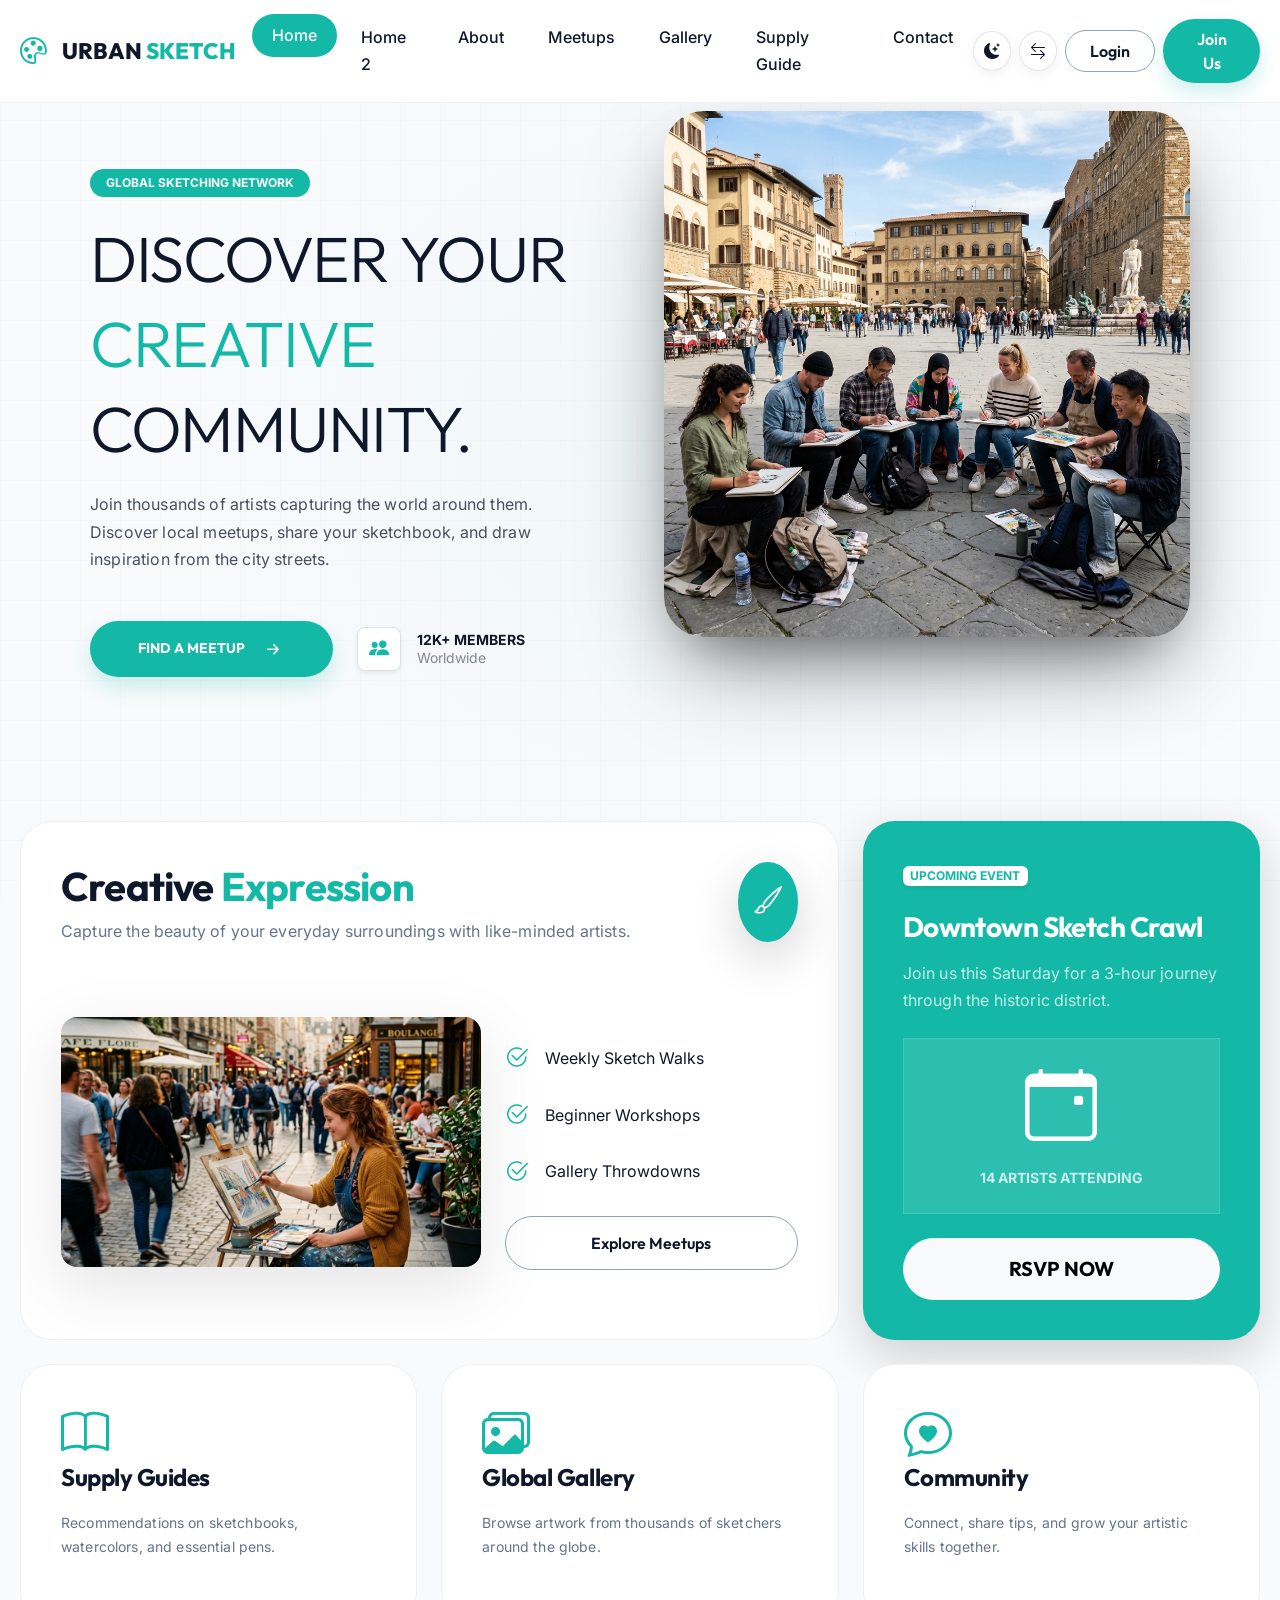
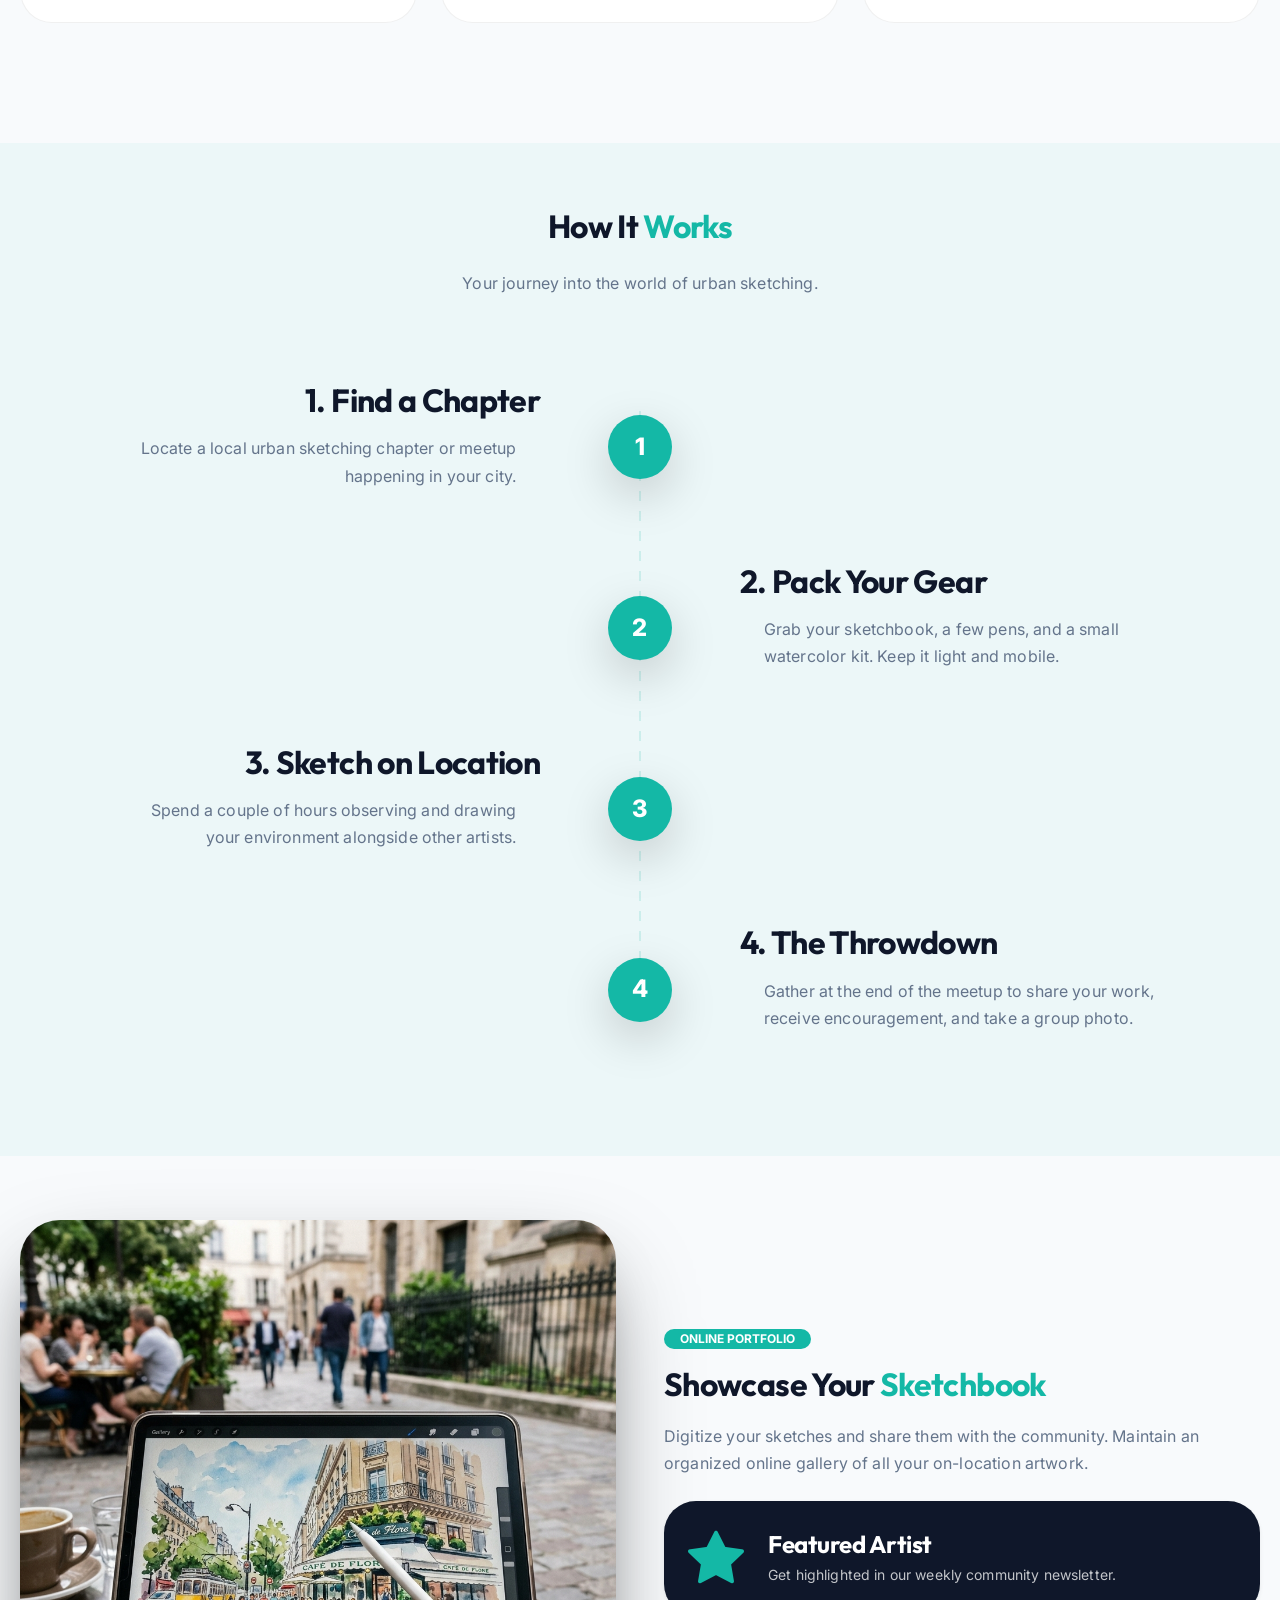
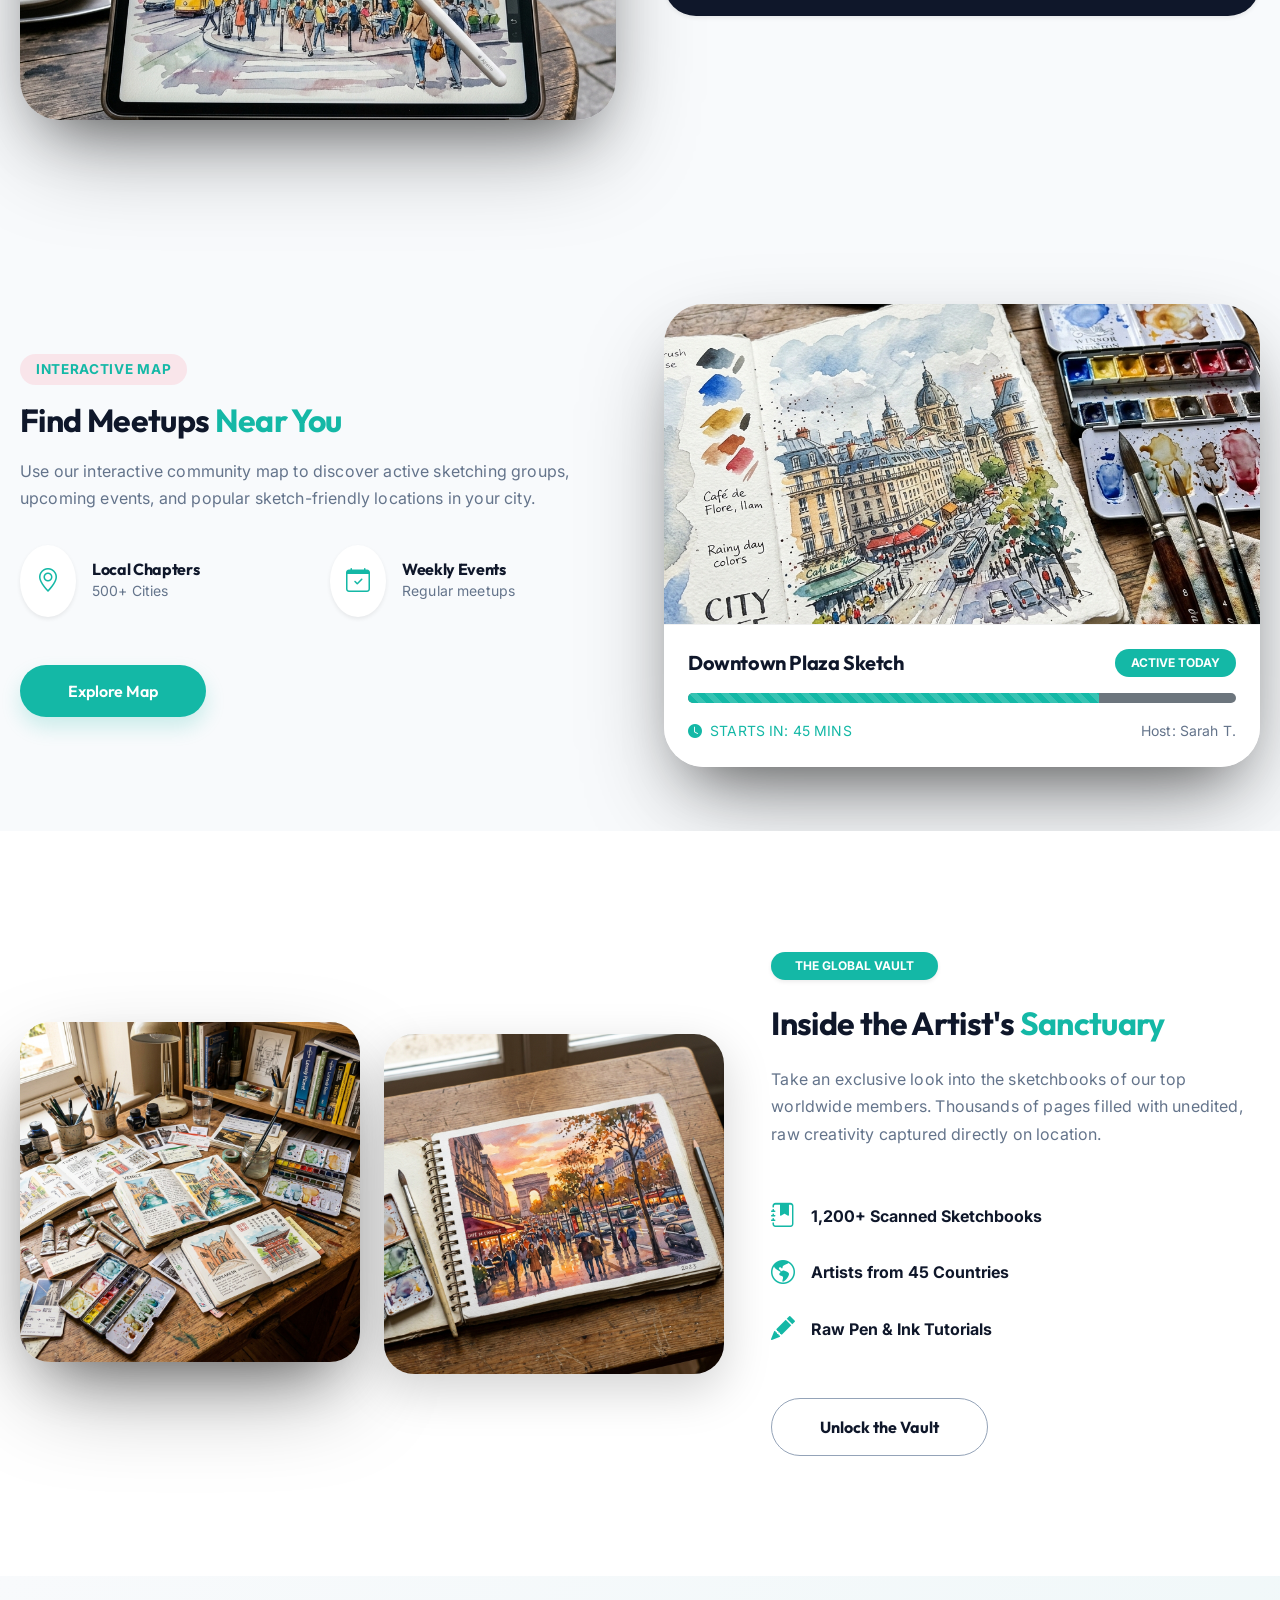
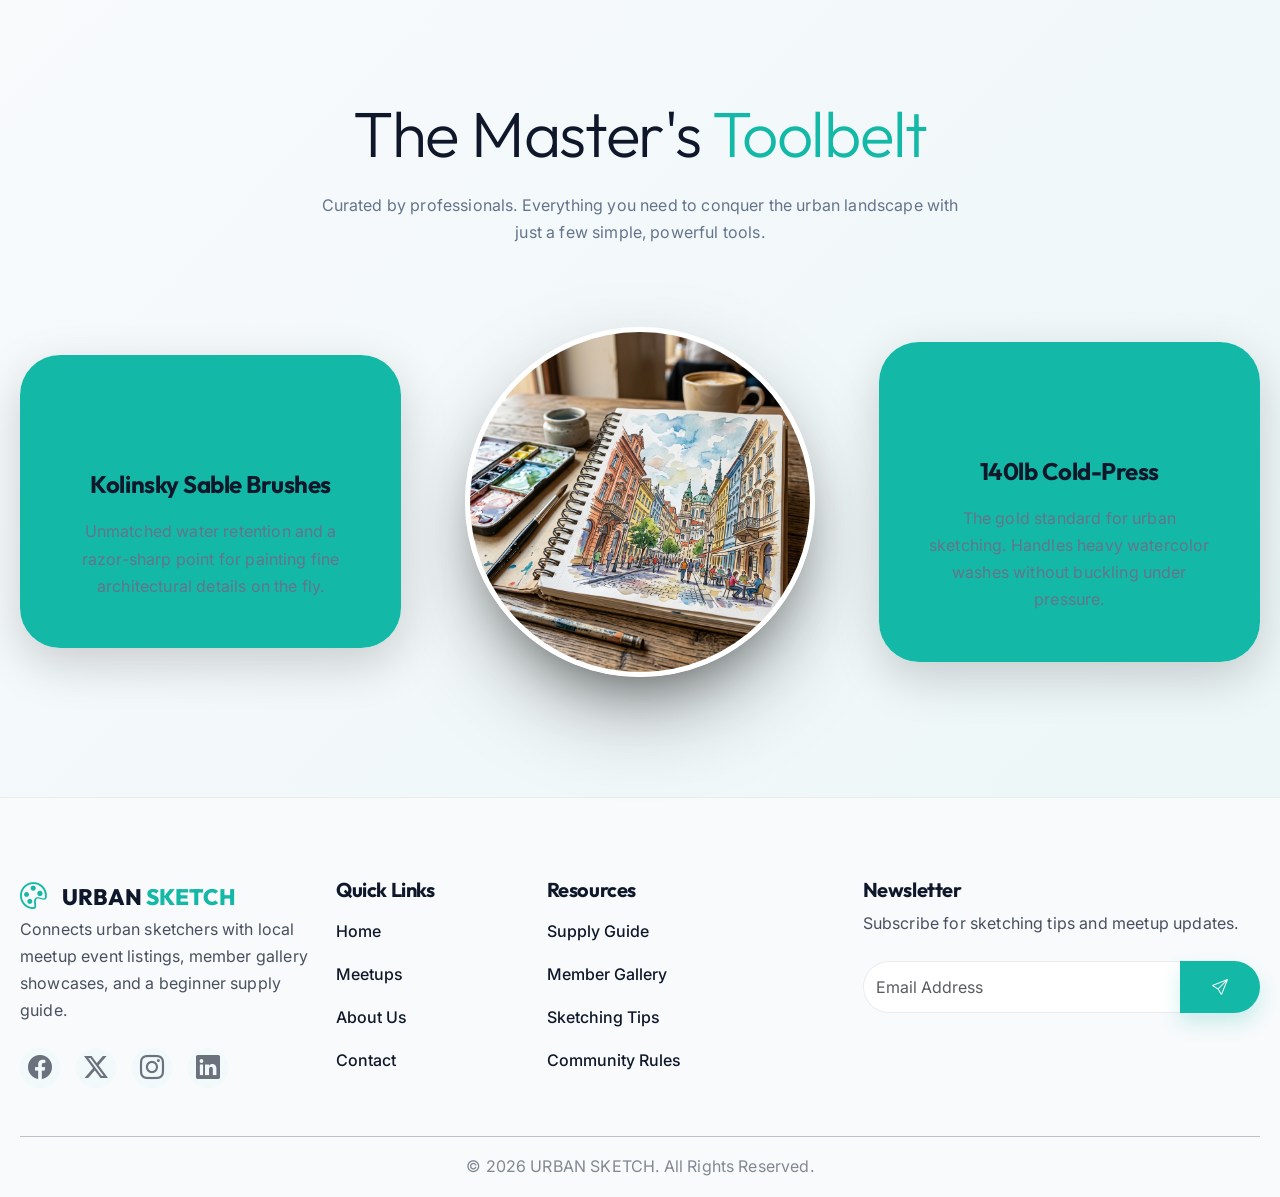
==== commit 236e9f9a: "1st commit" ====
--- a/index.html
+++ b/index.html
@@ -11,8 +11,8 @@
 <link href="https://cdn.jsdelivr.net/npm/bootstrap-icons@1.11.3/font/bootstrap-icons.min.css" rel="stylesheet"/>
 <link href="assets/images/favicon.svg" rel="icon" type="image/svg+xml"/>
 <!-- Custom CSS -->
-<link href="assets/css/style.css?v=3" rel="stylesheet"/>
-<link href="assets/css/rtl.css" rel="stylesheet"/>
+<link href="assets/css/style.css?v=8" rel="stylesheet"/>
+<link href="assets/css/rtl.css?v=2.0" rel="stylesheet"/>
 </head>
 <body>
 <!-- Floating Cursor Backdrop -->
@@ -200,7 +200,7 @@
 <h4 class="h2 fw-bold mb-3">1. Find a Chapter</h4>
 <p class="body-large text-muted pe-lg-4">Locate a local urban sketching chapter or meetup happening in your city.</p>
 </div>
-<div class="col-lg-5 order-lg-3"></div>
+<div class="col-lg-5 d-none d-lg-block order-lg-3"></div>
 </div>
 <div class="row mb-48 reveal-on-scroll align-items-center">
 <div class="col-lg-2 text-center order-lg-2">
@@ -210,7 +210,7 @@
 <h4 class="h2 fw-bold mb-3">2. Pack Your Gear</h4>
 <p class="body-large text-muted ps-lg-4">Grab your sketchbook, a few pens, and a small watercolor kit. Keep it light and mobile.</p>
 </div>
-<div class="col-lg-5 order-lg-1"></div>
+<div class="col-lg-5 d-none d-lg-block order-lg-1"></div>
 </div>
 <div class="row mb-48 reveal-on-scroll align-items-center">
 <div class="col-lg-2 text-center order-lg-2">
@@ -220,7 +220,7 @@
 <h4 class="h2 fw-bold mb-3">3. Sketch on Location</h4>
 <p class="body-large text-muted pe-lg-4">Spend a couple of hours observing and drawing your environment alongside other artists.</p>
 </div>
-<div class="col-lg-5 order-lg-3"></div>
+<div class="col-lg-5 d-none d-lg-block order-lg-3"></div>
 </div>
 <div class="row reveal-on-scroll pb-0 align-items-center">
 <div class="col-lg-2 text-center order-lg-2">
@@ -230,7 +230,7 @@
 <h4 class="h2 fw-bold mb-3">4. The Throwdown</h4>
 <p class="body-large text-muted ps-lg-4">Gather at the end of the meetup to share your work, receive encouragement, and take a group photo.</p>
 </div>
-<div class="col-lg-5 order-lg-1"></div>
+<div class="col-lg-5 d-none d-lg-block order-lg-1"></div>
 </div>
 </div>
 </div>
@@ -247,8 +247,7 @@
 </div>
 </div>
 <div class="col-lg-6 reveal-right text-center text-lg-start">
-<div class="badge bg-accent text-white mb-3 px-3 py-1 rounded-pill fw-bold">ONLINE PORTFOLIO
-                    </div>
+<div class="badge bg-accent text-white mb-3 px-3 py-1 rounded-pill fw-bold">ONLINE PORTFOLIO</div>
 <h2 class="display-medium fw-800 mb-24">Showcase Your <span class="text-accent">Sketchbook</span>
 </h2>
 <p class="body-large text-muted mb-40">Digitize your sketches and share them with the community. Maintain an organized online gallery of all your on-location artwork.</p>
--- a/assets/css/style.css
+++ b/assets/css/style.css
@@ -568,8 +568,28 @@
     100% { box-shadow: 0 0 0 0 rgba(var(--accent-rgb), 0); }
 }
 
-@media (max-width: 767px) {
-    .timeline::before { left: 50%; transform: translateX(-50%); }
+@media (max-width: 1024px) {
+    .timeline::before { display: none !important; }
+    .timeline .row {
+        text-align: center !important;
+        justify-content: center !important;
+    }
+    .timeline .mission-step {
+        margin: 0 auto 20px auto !important;
+    }
+    .timeline [class*="col-lg-5"] {
+        text-align: center !important;
+        margin-left: auto !important;
+        margin-right: auto !important;
+    }
+    .timeline p {
+        text-align: center !important;
+        padding-left: 0 !important;
+        padding-right: 0 !important;
+        max-width: 550px;
+        margin-left: auto !important;
+        margin-right: auto !important;
+    }
 }
 
 /* Typography Spacing */
@@ -663,7 +683,7 @@
     transform: translateY(-5px) scale(1.1);
 }
 
-.footer-logo, .footer-logo span {
+.footer-logo, .footer-logo span:not(.text-accent) {
     color: var(--text-main) !important;
 }
 
@@ -1013,9 +1033,9 @@
         padding-right: 20px;
         gap: 40px !important;
     }
-    /* .timeline::before {
-        display: none; 
-    } */
+    .timeline::before {
+        display: none !important; 
+    }
     .mission-step {
         margin-bottom: 16px;
     }
@@ -1832,7 +1852,7 @@
 /* --- TACTICAL RADIO & CHECKBOX REFINEMENT --- */
 .form-check-input {
     background-color: transparent !important;
-    border: 1px solid var(--border-color) !important;
+    border: 1.5px solid var(--text-muted) !important;
     cursor: pointer;
     transition: all 0.2s ease;
 }
@@ -1945,6 +1965,13 @@
         align-items: center !important;
         text-align: center;
         gap: 20px;
+    }
+    .bento-card .d-flex.flex-row {
+        flex-direction: row !important;
+        align-items: center !important;
+    }
+    .bento-card .d-flex.flex-column.align-items-start {
+        align-items: flex-start !important;
     }
     .bento-card .row {
         flex-direction: column;
@@ -2379,3 +2406,182 @@
     transform: translateY(-10px) scale(1.02);
     box-shadow: 0 30px 60px rgba(0,0,0,0.15);
 }
+
+/* --- SUBPAGE HERO SECTION --- */
+.subpage-hero {
+    background: linear-gradient(180deg, rgba(var(--accent-rgb), 0.05) 0%, rgba(var(--bg-color), 0) 100%);
+    border-bottom: none;
+    position: relative;
+    z-index: 1;
+}
+
+/* --- PAGE SPECIFIC HERO ILLUSTRATIONS (COLORED ART SVGs) --- */
+
+/* 1. About Page: Sketchbook & City/Compass */
+.hero-about .decor-brush {
+    background-image: url('data:image/svg+xml;utf8,<svg xmlns="http://www.w3.org/2000/svg" viewBox="0 0 100 100" fill="none"><rect x="15" y="20" width="70" height="60" rx="5" fill="%23FFFFFF" stroke="%2314B8A6" stroke-width="2.5"/><path d="M50 20v60M25 35h20M25 50h20M25 65h15M55 35h20M55 50h20M55 65h15" stroke="%2394A3B8" stroke-width="1.5" stroke-linecap="round"/><circle cx="20" cy="20" r="3" fill="%23FF7A59"/><circle cx="80" cy="20" r="3" fill="%23FF7A59"/><path d="M48 20c2-5 5-5 5 0" stroke="%2314B8A6" stroke-width="2"/></svg>') !important;
+}
+.hero-about .decor-pencil {
+    background-image: url('data:image/svg+xml;utf8,<svg xmlns="http://www.w3.org/2000/svg" viewBox="0 0 100 100" fill="none"><circle cx="50" cy="50" r="35" stroke="%23FF7A59" stroke-width="2.5" stroke-dasharray="4 4"/><path d="M50 20v60M20 50h60M30 30l40 40M30 70l40-40" stroke="%2314B8A6" stroke-width="1.5" opacity="0.5"/><circle cx="50" cy="50" r="10" fill="%2314B8A6" opacity="0.8"/></svg>') !important;
+}
+
+/* 2. Meetups Page: Map/Pin & Easel */
+.hero-meetups .decor-brush {
+    background-image: url('data:image/svg+xml;utf8,<svg xmlns="http://www.w3.org/2000/svg" viewBox="0 0 100 100" fill="none"><path d="M50 15c-15 0-25 10-25 24 0 18 25 46 25 46s25-28 25-46c0-14-10-24-25-24z" fill="%2314B8A6" fill-opacity="0.1" stroke="%2314B8A6" stroke-width="2.5"/><circle cx="50" cy="38" r="10" fill="%236366F1"/><path d="M35 85h30" stroke="%2394A3B8" stroke-width="2" stroke-linecap="round"/></svg>') !important;
+}
+.hero-meetups .decor-pencil {
+    background-image: url('data:image/svg+xml;utf8,<svg xmlns="http://www.w3.org/2000/svg" viewBox="0 0 100 100" fill="none"><path d="M25 80l25-55 25 55M50 25v55" stroke="%236366F1" stroke-width="2.5" stroke-linecap="round" stroke-linejoin="round"/><rect x="20" y="45" width="60" height="20" rx="3" fill="%23FFFFFF" stroke="%2314B8A6" stroke-width="2"/><path d="M30 55h40" stroke="%23FF7A59" stroke-width="2"/></svg>') !important;
+}
+
+/* 3. Gallery Page: Picture Frame & Watercolor Palette */
+.hero-gallery .decor-brush {
+    background-image: url('data:image/svg+xml;utf8,<svg xmlns="http://www.w3.org/2000/svg" viewBox="0 0 100 100" fill="none"><rect x="15" y="15" width="70" height="70" rx="8" fill="%23FFFFFF" stroke="%2314B8A6" stroke-width="3"/><rect x="25" y="25" width="50" height="50" rx="4" fill="%23FFB800" fill-opacity="0.1" stroke="%23FFB800" stroke-width="2"/><path d="M30 65l15-15 12 12 15-18 8 8" stroke="%23FFB800" stroke-width="2" stroke-linecap="round" stroke-linejoin="round"/><circle cx="60" cy="40" r="4" fill="%2314B8A6"/></svg>') !important;
+}
+.hero-gallery .decor-pencil {
+    background-image: url('data:image/svg+xml;utf8,<svg xmlns="http://www.w3.org/2000/svg" viewBox="0 0 100 100" fill="none"><path d="M25 45c0-15 15-25 35-20s40 15 30 35S55 75 40 70 25 60 25 45z" fill="%23FFFFFF" stroke="%23FFB800" stroke-width="2.5"/><circle cx="42" cy="38" r="6" fill="%2314B8A6"/><circle cx="62" cy="38" r="6" fill="%23FF7A59"/><circle cx="52" cy="55" r="6" fill="%236366F1"/><circle cx="72" cy="50" r="6" fill="%23FFB800"/><path d="M30 60l-10 15c-2 3-5 1-4-2l5-12" fill="%2394A3B8" stroke="%2394A3B8" stroke-width="2"/></svg>') !important;
+}
+
+/* 4. Supply Guide Page: Water Jar with Brushes & Ink Pot */
+.hero-pricing .decor-brush {
+    background-image: url('data:image/svg+xml;utf8,<svg xmlns="http://www.w3.org/2000/svg" viewBox="0 0 100 100" fill="none"><rect x="35" y="45" width="30" height="40" rx="8" fill="%23FFFFFF" fill-opacity="0.8" stroke="%2314B8A6" stroke-width="2.5"/><path d="M40 45V25l8-8 8 8v20M45 45V15l6-6 6 6v30" stroke="%238B5CF6" stroke-width="2" stroke-linecap="round" stroke-linejoin="round"/><path d="M30 45h40" stroke="%2314B8A6" stroke-width="2"/><path d="M38 60c2 4 8 4 10 0" stroke="%238B5CF6" stroke-width="1.5"/></svg>') !important;
+}
+.hero-pricing .decor-pencil {
+    background-image: url('data:image/svg+xml;utf8,<svg xmlns="http://www.w3.org/2000/svg" viewBox="0 0 100 100" fill="none"><path d="M35 50h30v30H35V50z" fill="%23FFFFFF" stroke="%238B5CF6" stroke-width="2.5"/><path d="M40 50V35h20v15M42 35l8-10 8 10" stroke="%2314B8A6" stroke-width="2" stroke-linecap="round"/><circle cx="50" cy="65" r="7" fill="%2314B8A6"/><path d="M25 75l10-10M75 75l-10-10" stroke="%2394A3B8" stroke-width="2" stroke-linecap="round"/></svg>') !important;
+}
+
+/* 5. Contact Page: Envelope & Chat Bubble */
+.hero-contact .decor-brush {
+    background-image: url('data:image/svg+xml;utf8,<svg xmlns="http://www.w3.org/2000/svg" viewBox="0 0 100 100" fill="none"><rect x="15" y="25" width="70" height="50" rx="6" fill="%23FFFFFF" stroke="%2314B8A6" stroke-width="2.5"/><path d="M15 25l35 25 35-25" stroke="%23FF7A59" stroke-width="2.5" stroke-linecap="round" stroke-linejoin="round"/><path d="M25 60h25M25 50h15" stroke="%2394A3B8" stroke-width="1.5" stroke-linecap="round"/></svg>') !important;
+}
+.hero-contact .decor-pencil {
+    background-image: url('data:image/svg+xml;utf8,<svg xmlns="http://www.w3.org/2000/svg" viewBox="0 0 100 100" fill="none"><path d="M20 30h60v40H45L30 80V70H20V30z" fill="%23FFFFFF" stroke="%23FF7A59" stroke-width="2.5" stroke-linejoin="round"/><circle cx="38" cy="50" r="4" fill="%2314B8A6"/><circle cx="50" cy="50" r="4" fill="%2314B8A6"/><circle cx="62" cy="50" r="4" fill="%2314B8A6"/></svg>') !important;
+}
+
+/* Sketching-related background decoration */
+.subpage-hero .hero-sketch-decor {
+    position: absolute;
+    width: 130px;
+    height: 130px;
+    opacity: 0.12;
+    pointer-events: none;
+    transition: all 0.5s ease;
+    background-size: contain;
+    background-repeat: no-repeat;
+}
+
+[data-theme="dark"] .subpage-hero .hero-sketch-decor {
+    opacity: 0.22;
+    filter: invert(1) brightness(1.5);
+}
+
+.subpage-hero .decor-brush {
+    top: 20%;
+    left: 10%;
+    transform: rotate(-15deg);
+    background-image: url('data:image/svg+xml;utf8,<svg xmlns="http://www.w3.org/2000/svg" viewBox="0 0 100 100" fill="none" stroke="%2314B8A6" stroke-width="2.5" stroke-linecap="round" stroke-linejoin="round"><path d="M75 15l10 10-40 40c-2 2-5 3-8 3H25v-12c0-3 1-6 3-8l40-40zM25 73c1-2 4-5 8-5M15 85a8 8 0 0 1 12 0L15 85zM60 30l10 10"/></svg>');
+    animation: float-sketch-1 8s ease-in-out infinite;
+}
+
+.subpage-hero .decor-pencil {
+    bottom: 20%;
+    right: 10%;
+    transform: rotate(20deg);
+    background-image: url('data:image/svg+xml;utf8,<svg xmlns="http://www.w3.org/2000/svg" viewBox="0 0 100 100" fill="none" stroke="%2314B8A6" stroke-width="2" stroke-linecap="round" stroke-linejoin="round"><path d="M15 85l15-5 50-50-10-10-50 50-5 15zM65 25l10 10M15 85l3-3M20 70l10 10M55 20c2-5 8-5 10-3l8 8c2 2 2 8-3 10L55 20z"/></svg>');
+    animation: float-sketch-2 10s ease-in-out infinite;
+}
+
+@keyframes float-sketch-1 {
+    0% { transform: translateY(0px) rotate(-15deg); }
+    50% { transform: translateY(-10px) rotate(-10deg); }
+    100% { transform: translateY(0px) rotate(-15deg); }
+}
+
+@keyframes float-sketch-2 {
+    0% { transform: translateY(0px) rotate(20deg); }
+    50% { transform: translateY(8px) rotate(25deg); }
+    100% { transform: translateY(0px) rotate(20deg); }
+}
+
+/* Beautiful Separation Line (Sketchy/Hand-drawn effect) */
+.subpage-hero .hero-separator {
+    position: absolute;
+    bottom: 0;
+    left: 0;
+    right: 0;
+    height: 3px;
+    background: linear-gradient(90deg, 
+        transparent 0%, 
+        rgba(var(--accent-rgb), 0.1) 15%, 
+        rgba(var(--accent-rgb), 0.6) 50%, 
+        rgba(var(--accent-rgb), 0.1) 85%, 
+        transparent 100%
+    );
+    border-radius: 50%;
+}
+
+/* Hide background decors on mobile to avoid overcrowding */
+@media (max-width: 768px) {
+    .subpage-hero .hero-sketch-decor {
+        display: none !important;
+    }
+}
+
+/* Accordion Custom Theme Styling */
+.accordion-button {
+    color: var(--text-main) !important;
+    background-color: transparent !important;
+    box-shadow: none !important;
+}
+
+.accordion-button:not(.collapsed) {
+    color: var(--accent) !important;
+    background-color: transparent !important;
+}
+
+.accordion-button::after {
+    filter: brightness(0.7);
+    transition: transform 0.3s ease, filter 0.3s ease;
+}
+
+[data-theme="dark"] .accordion-button::after {
+    filter: invert(1) brightness(2);
+}
+
+.accordion-button:not(.collapsed)::after {
+    filter: invert(0.6) sepia(1) saturate(5) hue-rotate(130deg) !important;
+}
+
+.accordion-body {
+    color: var(--text-muted) !important;
+}
+
+/* Protocol Card Heading & Sub-content Alignment */
+.protocol-card-title {
+    min-height: 3.25rem;
+    display: grid;
+    place-items: center;
+    text-align: center;
+    line-height: 1.3;
+}
+
+/* Form Select Refinement & Dark Theme Icon */
+.form-select {
+    background-position: right 1.25rem center !important;
+    padding-right: 3rem !important;
+    padding-left: 1.25rem !important;
+}
+
+[data-theme="dark"] .form-select {
+    color: #FFFFFF !important;
+    background-image: url("data:image/svg+xml,%3csvg xmlns='http://www.w3.org/2000/svg' viewBox='0 0 16 16'%3e%3cpath fill='none' stroke='%23FFFFFF' stroke-linecap='round' stroke-linejoin='round' stroke-width='2' d='m2 5 6 6 6-6'/%3e%3c/svg%3e") !important;
+}
+
+/* Safe Area Insets & Base Horizontal Padding (No Edge Touching) */
+.container,
+.container-fluid {
+    padding-left: max(1.25rem, env(safe-area-inset-left)) !important;
+    padding-right: max(1.25rem, env(safe-area-inset-right)) !important;
+}
+
+
+
--- a/assets/css/rtl.css
+++ b/assets/css/rtl.css
@@ -2,6 +2,18 @@
 html[dir="rtl"] {
     direction: rtl;
     text-align: right;
+}
+
+/* Ensure English text blocks preserve LTR directionality for correct punctuation and line wrapping while inheriting RTL alignment */
+html[dir="rtl"] p,
+html[dir="rtl"] h1,
+html[dir="rtl"] h2,
+html[dir="rtl"] h3,
+html[dir="rtl"] h4,
+html[dir="rtl"] h5,
+html[dir="rtl"] h6,
+html[dir="rtl"] blockquote {
+    direction: ltr;
 }
 
 /* Adjust Offcanvas for RTL */
@@ -26,34 +38,30 @@
     margin-right: 0 !important;
 }
 
-/* Adjust padding/margins for specific alignments */
-html[dir="rtl"] .pe-lg-5 {
-    padding-left: 3rem !important;
-    padding-right: 0 !important;
-}
-
-html[dir="rtl"] .ps-lg-4 {
-    padding-right: 1.5rem !important;
-    padding-left: 0 !important;
-}
-
-html[dir="rtl"] .text-lg-start,
-html[dir="rtl"] .text-md-start {
-    text-align: right !important;
-}
-
-html[dir="rtl"] .text-lg-end,
-html[dir="rtl"] .text-md-end {
-    text-align: left !important;
-}
-
-html[dir="rtl"] .justify-content-md-start {
-    justify-content: flex-end !important;
-}
-
-html[dir="rtl"] .justify-content-md-end {
-    justify-content: flex-start !important;
-}
+/* Responsive Text Alignment & Padding Overrides for RTL */
+html[dir="rtl"] .text-start { text-align: right !important; }
+html[dir="rtl"] .text-end { text-align: left !important; }
+
+@media (min-width: 576px) {
+    html[dir="rtl"] .text-sm-start { text-align: right !important; }
+    html[dir="rtl"] .text-sm-end { text-align: left !important; }
+}
+
+@media (min-width: 768px) {
+    html[dir="rtl"] .text-md-start { text-align: right !important; }
+    html[dir="rtl"] .text-md-end { text-align: left !important; }
+    html[dir="rtl"] .justify-content-md-start { justify-content: flex-end !important; }
+    html[dir="rtl"] .justify-content-md-end { justify-content: flex-start !important; }
+}
+
+@media (min-width: 992px) {
+    html[dir="rtl"] .text-lg-start { text-align: right !important; }
+    html[dir="rtl"] .text-lg-end { text-align: left !important; }
+    html[dir="rtl"] .pe-lg-5 { padding-left: 3rem !important; padding-right: 0 !important; }
+    html[dir="rtl"] .pe-lg-4 { padding-left: 1.5rem !important; padding-right: 0 !important; }
+    html[dir="rtl"] .ps-lg-4 { padding-right: 1.5rem !important; padding-left: 0 !important; }
+}
+
 
 /* Animations for RTL */
 html[dir="rtl"] .reveal-left {
@@ -61,6 +69,10 @@
 }
 html[dir="rtl"] .reveal-right {
     transform: translateX(-80px);
+}
+html[dir="rtl"] .reveal-left.active,
+html[dir="rtl"] .reveal-right.active {
+    transform: translate(0, 0) scale(1) !important;
 }
 
 html[dir="rtl"] .border-md-start {
@@ -85,6 +97,11 @@
     margin-left: 1.5rem !important;
 }
 
+html[dir="rtl"] .me-2 {
+    margin-right: 0 !important;
+    margin-left: 0.5rem !important;
+}
+
 html[dir="rtl"] .ms-3 {
     margin-left: 0 !important;
     margin-right: 1rem !important;
@@ -100,3 +117,128 @@
     padding-right: 0 !important;
     padding-left: 1rem !important;
 }
+
+/* Footer Link Alignment for RTL */
+html[dir="rtl"] footer {
+    text-align: right !important;
+}
+
+html[dir="rtl"] footer .col-lg-3,
+html[dir="rtl"] footer .col-lg-2,
+html[dir="rtl"] footer .col-lg-4,
+html[dir="rtl"] footer .col-12 {
+    display: block !important;
+    text-align: right !important;
+}
+
+html[dir="rtl"] footer .nav {
+    display: flex !important;
+    flex-direction: column !important;
+    align-items: flex-start !important;
+    padding: 0 !important;
+}
+
+html[dir="rtl"] footer .nav-link {
+    text-align: right !important;
+    padding: 8px 0 !important;
+}
+
+html[dir="rtl"] footer .footer-logo {
+    justify-content: flex-start !important;
+}
+
+html[dir="rtl"] footer .d-flex.gap-3 {
+    justify-content: flex-start !important;
+}
+
+html[dir="rtl"] footer .text-center,
+html[dir="rtl"] footer .text-center p {
+    text-align: center !important;
+}
+
+html[dir="rtl"] footer p {
+    text-align: right !important;
+    direction: ltr !important;
+}
+
+/* Input-Group Corners & Text Alignment for RTL */
+html[dir="rtl"] .input-group .form-control {
+    border-top-right-radius: 50rem !important;
+    border-bottom-right-radius: 50rem !important;
+    border-top-left-radius: 0 !important;
+    border-bottom-left-radius: 0 !important;
+    text-align: right !important;
+}
+
+html[dir="rtl"] .input-group .btn,
+html[dir="rtl"] .input-group .input-group-text {
+    border-top-left-radius: 50rem !important;
+    border-bottom-left-radius: 50rem !important;
+    border-top-right-radius: 0 !important;
+    border-bottom-right-radius: 0 !important;
+}
+
+
+/* Accordion RTL Alignment (Dropdown left, Question right) */
+html[dir="rtl"] .accordion-button {
+    text-align: right !important;
+    flex-direction: row-reverse !important;
+    justify-content: space-between !important;
+}
+
+html[dir="rtl"] .accordion-button::after {
+    margin-left: 0 !important;
+    margin-right: 0 !important;
+}
+
+html[dir="rtl"] .accordion-body {
+    text-align: right !important;
+    padding-right: 1.25rem !important;
+    padding-left: 3rem !important;
+}
+
+/* Select Dropdown RTL Positioning & Padding (Prevents Text Overlapping) */
+html[dir="rtl"] .form-select {
+    background-position: left 1.25rem center !important;
+    padding-left: 3rem !important;
+    padding-right: 1.25rem !important;
+    text-align: right !important;
+}
+
+/* Home Page & Global RTL Mobile & Tablet Center Alignment */
+@media (max-width: 1024px) {
+    html[dir="rtl"] .timeline,
+    html[dir="rtl"] .timeline .row,
+    html[dir="rtl"] .timeline [class*="col-"],
+    html[dir="rtl"] .timeline h4,
+    html[dir="rtl"] .timeline p {
+        text-align: center !important;
+        justify-content: center !important;
+        margin-left: auto !important;
+        margin-right: auto !important;
+    }
+
+    html[dir="rtl"] section,
+    html[dir="rtl"] .hero,
+    html[dir="rtl"] .pe-lg-5,
+    html[dir="rtl"] .pe-lg-5 h1,
+    html[dir="rtl"] .pe-lg-5 p,
+    html[dir="rtl"] .pe-lg-5 .d-flex,
+    html[dir="rtl"] .text-center,
+    html[dir="rtl"] .text-center h1,
+    html[dir="rtl"] .text-center h2,
+    html[dir="rtl"] .text-center h3,
+    html[dir="rtl"] .text-center h4,
+    html[dir="rtl"] .text-center p {
+        text-align: center !important;
+    }
+
+    html[dir="rtl"] .pe-lg-5 .d-flex,
+    html[dir="rtl"] .d-flex.justify-content-center {
+        justify-content: center !important;
+    }
+}
+
+
+
+
